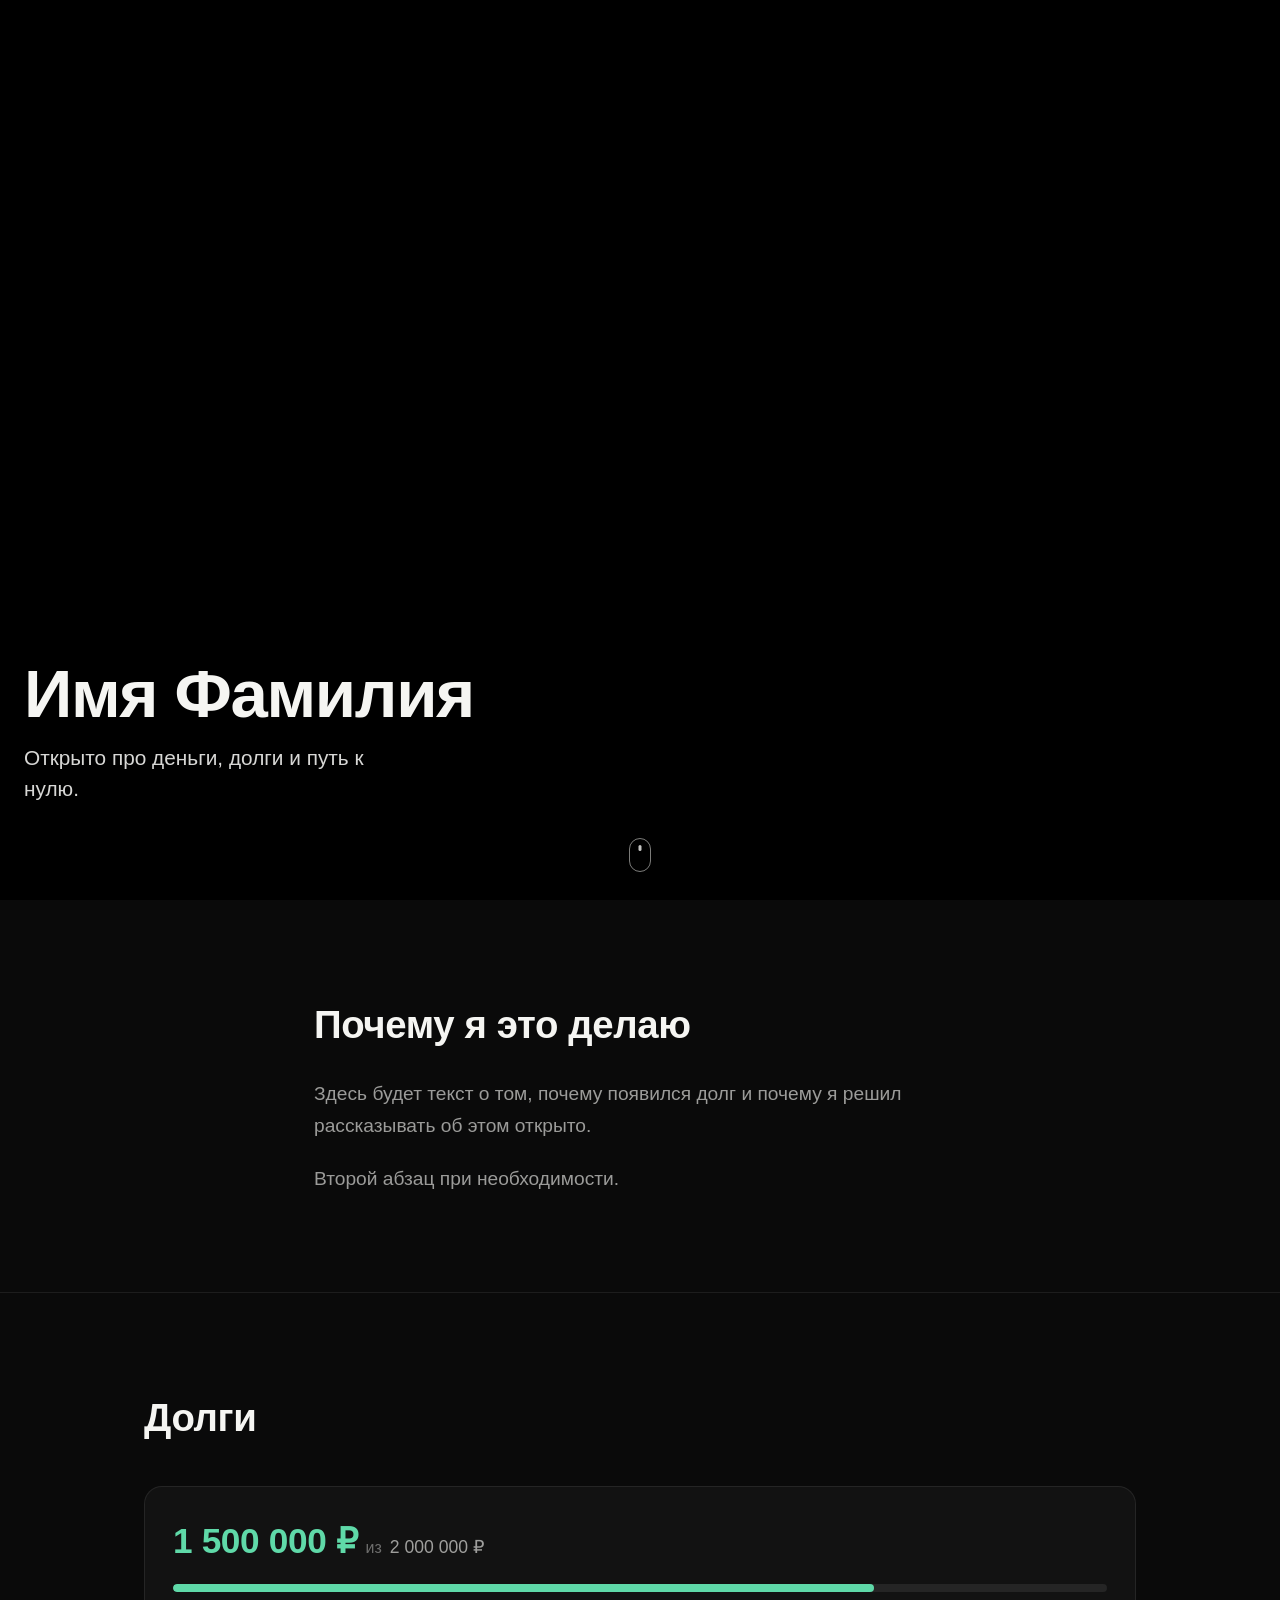
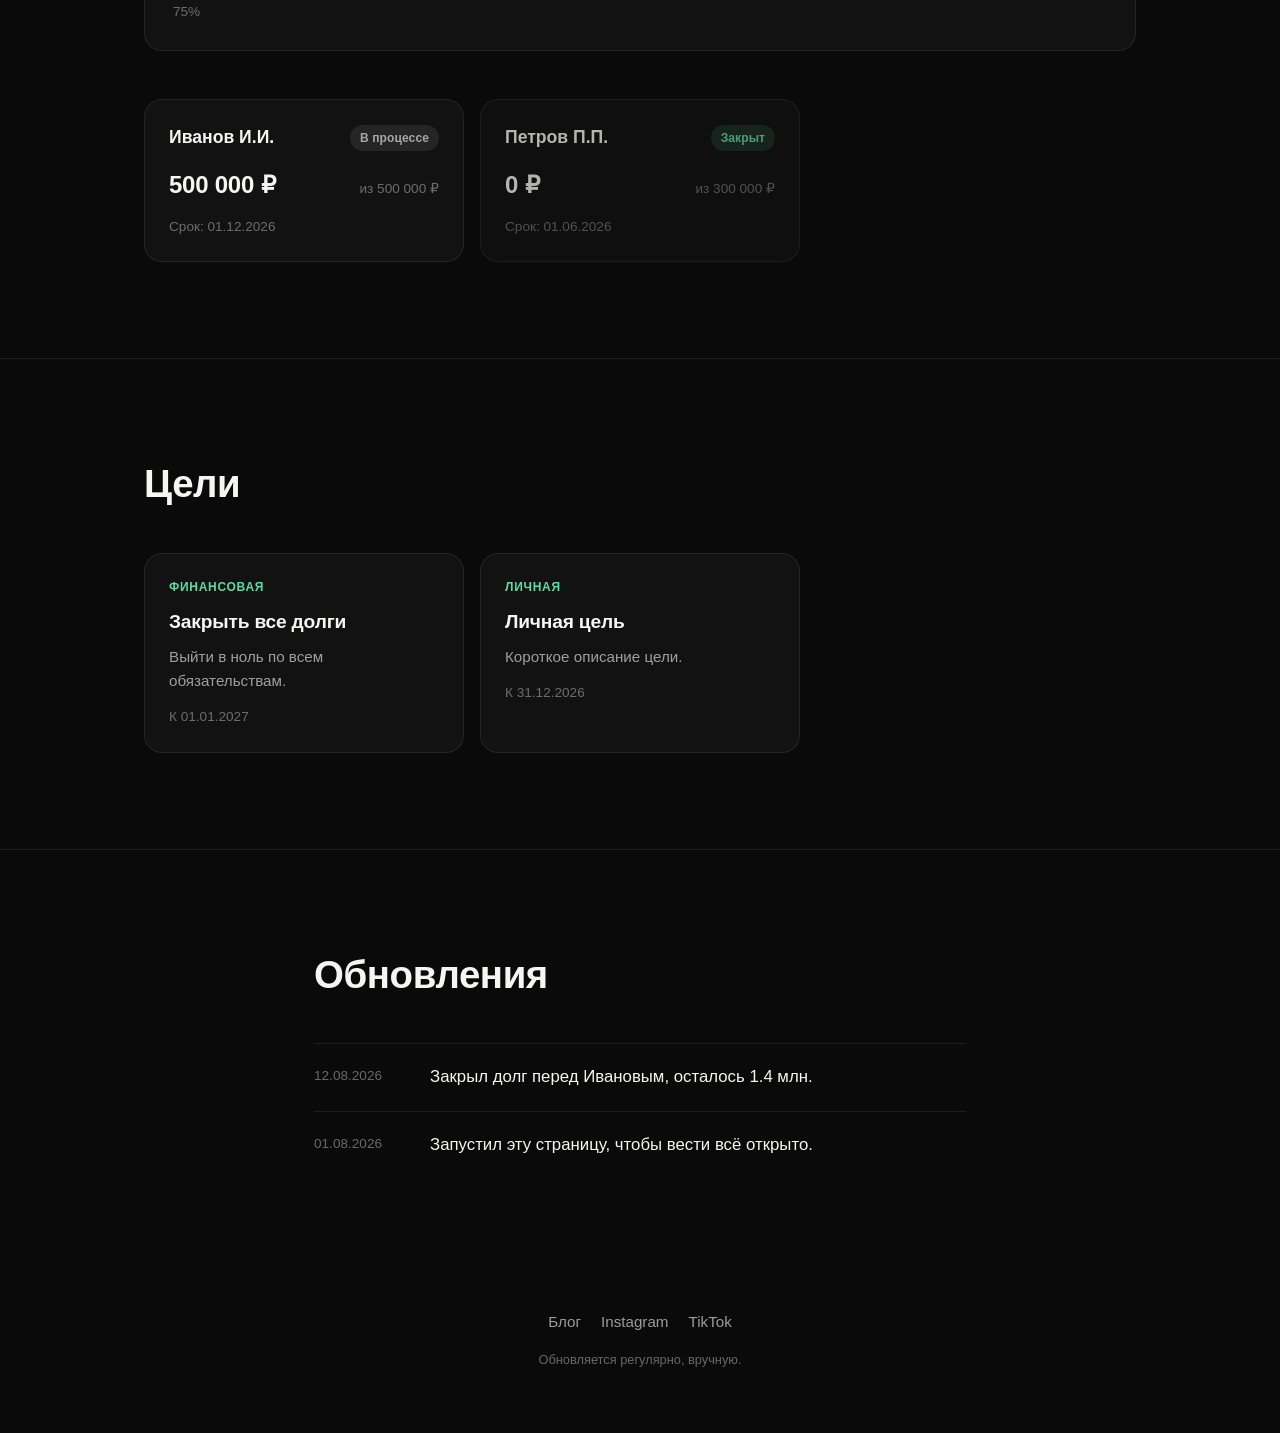
==== index.html @ a2bcf3f3 "Первая версия личной страницы Одностраничный лендинг: hero, "почему я это делаю", долги с прогресс-б" ====
<!DOCTYPE html>
<html lang="ru">
<head>
<meta charset="UTF-8">
<meta name="viewport" content="width=device-width, initial-scale=1, viewport-fit=cover">
<title>Путь к нулю</title>
<meta name="description" content="Личная страница о долге, целях и пути к нулю — открыто, без прикрас.">
<link rel="stylesheet" href="style.css">
</head>
<body>

  <!-- ===================== HERO ===================== -->
  <section class="hero" id="hero">
    <div class="hero__scrim"></div>
    <div class="hero__content">
      <h1 class="hero__name" id="hero-name"></h1>
      <p class="hero__tagline" id="hero-tagline"></p>
    </div>
    <div class="hero__scroll-hint" aria-hidden="true"></div>
  </section>

  <main>

    <!-- ===================== ПОЧЕМУ ===================== -->
    <section class="section section--why" id="why">
      <div class="container container--narrow">
        <h2 class="section__title" id="why-title"></h2>
        <div class="prose" id="why-text"></div>
      </div>
    </section>

    <!-- ===================== ДОЛГИ ===================== -->
    <section class="section section--debts" id="debts">
      <div class="container">
        <h2 class="section__title">Долги</h2>

        <div class="progress">
          <div class="progress__numbers">
            <span class="progress__paid" id="progress-paid"></span>
            <span class="progress__of">из</span>
            <span class="progress__goal" id="progress-goal"></span>
          </div>
          <div class="progress__track">
            <div class="progress__fill" id="progress-fill"></div>
          </div>
          <div class="progress__percent" id="progress-percent"></div>
        </div>

        <ul class="cards" id="debts-list"></ul>
      </div>
    </section>

    <!-- ===================== ЦЕЛИ ===================== -->
    <section class="section section--goals" id="goals">
      <div class="container">
        <h2 class="section__title">Цели</h2>
        <ul class="cards" id="goals-list"></ul>
      </div>
    </section>

    <!-- ===================== ОБНОВЛЕНИЯ ===================== -->
    <section class="section section--updates" id="updates">
      <div class="container container--narrow">
        <h2 class="section__title">Обновления</h2>
        <ul class="feed" id="updates-list"></ul>
      </div>
    </section>

  </main>

  <!-- ===================== ФУТЕР ===================== -->
  <footer class="footer">
    <div class="container container--narrow footer__inner">
      <nav class="footer__links" id="footer-links"></nav>
      <p class="footer__note">Обновляется регулярно, вручную.</p>
    </div>
  </footer>

  <script src="data.js"></script>
  <script>
    /* Рендер: этот блок только читает SITE_DATA и строит разметку.
       Все значения — из data.js, здесь ничего не хардкодится. */

    const fmtMoney = (n) => new Intl.NumberFormat("ru-RU").format(n) + " ₽";

    const fmtDate = (iso) => {
      const [y, m, d] = iso.split("-");
      return `${d}.${m}.${y}`;
    };

    // ---- Hero ----
    document.getElementById("hero-name").textContent = SITE_DATA.hero.name;
    document.getElementById("hero-tagline").textContent = SITE_DATA.hero.tagline;
    document.getElementById("hero").style.backgroundImage =
      `linear-gradient(0deg, rgba(0,0,0,0.15), rgba(0,0,0,0.15)), url('${SITE_DATA.hero.backgroundImage}')`;

    // ---- Почему ----
    document.getElementById("why-title").textContent = SITE_DATA.why.title;
    const whyText = document.getElementById("why-text");
    SITE_DATA.why.paragraphs.forEach((p) => {
      const el = document.createElement("p");
      el.textContent = p;
      whyText.appendChild(el);
    });

    // ---- Долги: прогресс ----
    const { totalGoal, items: debtItems } = SITE_DATA.debts;
    const totalRemaining = debtItems.reduce((sum, d) => sum + d.remaining, 0);
    const totalPaid = Math.max(totalGoal - totalRemaining, 0);
    const percent = Math.min(Math.round((totalPaid / totalGoal) * 100), 100);

    document.getElementById("progress-paid").textContent = fmtMoney(totalPaid);
    document.getElementById("progress-goal").textContent = fmtMoney(totalGoal);
    document.getElementById("progress-percent").textContent = `${percent}%`;
    document.getElementById("progress-fill").style.width = `${percent}%`;

    // ---- Долги: карточки ----
    const debtsList = document.getElementById("debts-list");
    const statusLabel = { in_progress: "В процессе", closed: "Закрыт" };

    debtItems.forEach((debt) => {
      const li = document.createElement("li");
      li.className = `card card--debt card--${debt.status}`;
      li.innerHTML = `
        <div class="card__row">
          <span class="card__name">${debt.name}</span>
          <span class="card__status card__status--${debt.status}">${statusLabel[debt.status]}</span>
        </div>
        <div class="card__row card__row--amount">
          <span class="card__amount">${fmtMoney(debt.remaining)}</span>
          <span class="card__amount-sub">из ${fmtMoney(debt.amount)}</span>
        </div>
        <div class="card__due">Срок: ${fmtDate(debt.dueDate)}</div>
      `;
      debtsList.appendChild(li);
    });

    // ---- Цели ----
    const goalsList = document.getElementById("goals-list");
    SITE_DATA.goals.forEach((goal) => {
      const li = document.createElement("li");
      li.className = "card card--goal";
      li.innerHTML = `
        <div class="card__row">
          <span class="card__category">${goal.category}</span>
        </div>
        <div class="card__goal-title">${goal.title}</div>
        <p class="card__goal-desc">${goal.description}</p>
        <div class="card__due">К ${fmtDate(goal.targetDate)}</div>
      `;
      goalsList.appendChild(li);
    });

    // ---- Обновления ----
    const updatesList = document.getElementById("updates-list");
    SITE_DATA.updates.forEach((update) => {
      const li = document.createElement("li");
      li.className = "feed__item";
      li.innerHTML = `
        <span class="feed__date">${update.date}</span>
        <span class="feed__text">${update.text}</span>
      `;
      updatesList.appendChild(li);
    });

    // ---- Футер ----
    const footerLinks = document.getElementById("footer-links");
    SITE_DATA.footer.links.forEach((link) => {
      const a = document.createElement("a");
      a.href = link.url;
      a.textContent = link.label;
      a.className = "footer__link";
      a.target = "_blank";
      a.rel = "noopener noreferrer";
      footerLinks.appendChild(a);
    });
  </script>
</body>
</html>
---- style.css ----
/* ==========================================================
   Базовые переменные
   ========================================================== */
:root {
  --bg: #0a0a0a;
  --bg-elevated: #141414;
  --bg-card: #121212;
  --border: rgba(255, 255, 255, 0.08);
  --border-strong: rgba(255, 255, 255, 0.14);
  --text: #f5f5f2;
  --text-secondary: rgba(245, 245, 242, 0.62);
  --text-tertiary: rgba(245, 245, 242, 0.4);
  --accent: #5fd9a8;
  --accent-dim: rgba(95, 217, 168, 0.14);
  --radius: 18px;
  --ease: cubic-bezier(0.22, 1, 0.36, 1);
}

* {
  box-sizing: border-box;
}

html {
  scroll-behavior: smooth;
}

body {
  margin: 0;
  background: var(--bg);
  color: var(--text);
  font-family: -apple-system, BlinkMacSystemFont, "SF Pro Text", "Segoe UI",
    Roboto, Helvetica, Arial, sans-serif;
  -webkit-font-smoothing: antialiased;
  line-height: 1.5;
}

.container {
  width: 100%;
  max-width: 1040px;
  margin: 0 auto;
  padding: 0 24px;
}

.container--narrow {
  max-width: 700px;
}

/* ==========================================================
   HERO
   ========================================================== */
.hero {
  position: relative;
  min-height: 100svh;
  display: flex;
  align-items: flex-end;
  background-color: #000;
  background-size: cover;
  background-position: center;
  background-repeat: no-repeat;
}

@media (min-width: 700px) {
  .hero {
    background-attachment: fixed;
  }
}

.hero__scrim {
  position: absolute;
  inset: 0;
  background: linear-gradient(
    180deg,
    rgba(0, 0, 0, 0.15) 0%,
    rgba(0, 0, 0, 0.1) 40%,
    rgba(0, 0, 0, 0.75) 100%
  );
}

.hero__content {
  position: relative;
  width: 100%;
  padding: 0 24px 96px;
  text-align: left;
}

.hero__name {
  margin: 0 0 12px;
  font-size: clamp(2.4rem, 8vw, 4.2rem);
  font-weight: 700;
  letter-spacing: -0.02em;
  line-height: 1.05;
}

.hero__tagline {
  margin: 0;
  max-width: 32ch;
  font-size: clamp(1.05rem, 3vw, 1.3rem);
  font-weight: 400;
  color: rgba(245, 245, 242, 0.88);
}

.hero__scroll-hint {
  position: absolute;
  left: 50%;
  bottom: 28px;
  width: 22px;
  height: 34px;
  border: 1.5px solid rgba(245, 245, 242, 0.5);
  border-radius: 12px;
  transform: translateX(-50%);
}

.hero__scroll-hint::before {
  content: "";
  position: absolute;
  top: 6px;
  left: 50%;
  width: 3px;
  height: 6px;
  background: rgba(245, 245, 242, 0.8);
  border-radius: 2px;
  transform: translateX(-50%);
  animation: scrollHint 1.8s var(--ease) infinite;
}

@keyframes scrollHint {
  0% {
    opacity: 1;
    transform: translate(-50%, 0);
  }
  70% {
    opacity: 0;
    transform: translate(-50%, 10px);
  }
  100% {
    opacity: 0;
    transform: translate(-50%, 10px);
  }
}

/* ==========================================================
   Секции — общее
   ========================================================== */
.section {
  padding: 96px 0;
  border-bottom: 1px solid var(--border);
}

.section--updates {
  border-bottom: none;
}

.section__title {
  margin: 0 0 40px;
  font-size: clamp(1.7rem, 4vw, 2.4rem);
  font-weight: 700;
  letter-spacing: -0.01em;
}

.section--why .section__title {
  margin-bottom: 24px;
}

/* ==========================================================
   Проза (текстовые блоки)
   ========================================================== */
.prose p {
  margin: 0 0 20px;
  font-size: clamp(1.05rem, 2.4vw, 1.2rem);
  line-height: 1.7;
  color: var(--text-secondary);
}

.prose p:last-child {
  margin-bottom: 0;
}

/* ==========================================================
   Прогресс-бар долга
   ========================================================== */
.progress {
  margin-bottom: 48px;
  padding: 28px;
  background: var(--bg-card);
  border: 1px solid var(--border);
  border-radius: var(--radius);
}

.progress__numbers {
  display: flex;
  align-items: baseline;
  gap: 8px;
  margin-bottom: 16px;
  flex-wrap: wrap;
}

.progress__paid {
  font-size: clamp(1.6rem, 5vw, 2.2rem);
  font-weight: 700;
  color: var(--accent);
  letter-spacing: -0.01em;
}

.progress__of {
  color: var(--text-tertiary);
  font-size: 1rem;
}

.progress__goal {
  font-size: 1.1rem;
  color: var(--text-secondary);
  font-weight: 500;
}

.progress__track {
  height: 8px;
  border-radius: 999px;
  background: rgba(255, 255, 255, 0.08);
  overflow: hidden;
}

.progress__fill {
  height: 100%;
  border-radius: 999px;
  background: var(--accent);
  width: 0%;
  transition: width 1s var(--ease);
}

.progress__percent {
  margin-top: 10px;
  font-size: 0.85rem;
  color: var(--text-tertiary);
  font-variant-numeric: tabular-nums;
}

/* ==========================================================
   Карточки (долги / цели)
   ========================================================== */
.cards {
  list-style: none;
  margin: 0;
  padding: 0;
  display: grid;
  grid-template-columns: repeat(auto-fill, minmax(260px, 1fr));
  gap: 16px;
}

.card {
  background: var(--bg-card);
  border: 1px solid var(--border);
  border-radius: var(--radius);
  padding: 24px;
  transition: border-color 0.3s var(--ease), transform 0.3s var(--ease);
}

.card:hover {
  border-color: var(--border-strong);
}

.card__row {
  display: flex;
  justify-content: space-between;
  align-items: center;
  gap: 12px;
}

.card__name {
  font-size: 1.1rem;
  font-weight: 600;
}

.card__status {
  font-size: 0.75rem;
  font-weight: 600;
  padding: 4px 10px;
  border-radius: 999px;
  white-space: nowrap;
  letter-spacing: 0.01em;
}

.card__status--in_progress {
  background: rgba(255, 255, 255, 0.08);
  color: var(--text-secondary);
}

.card__status--closed {
  background: var(--accent-dim);
  color: var(--accent);
}

.card--closed {
  opacity: 0.72;
}

.card__row--amount {
  margin-top: 16px;
  align-items: baseline;
  gap: 8px;
}

.card__amount {
  font-size: 1.5rem;
  font-weight: 700;
  letter-spacing: -0.01em;
}

.card__amount-sub {
  font-size: 0.85rem;
  color: var(--text-tertiary);
}

.card__due {
  margin-top: 14px;
  font-size: 0.85rem;
  color: var(--text-tertiary);
}

.card__category {
  font-size: 0.75rem;
  font-weight: 600;
  text-transform: uppercase;
  letter-spacing: 0.06em;
  color: var(--accent);
}

.card__goal-title {
  margin-top: 12px;
  font-size: 1.2rem;
  font-weight: 700;
  letter-spacing: -0.01em;
}

.card__goal-desc {
  margin: 8px 0 0;
  font-size: 0.95rem;
  color: var(--text-secondary);
  line-height: 1.6;
}

/* ==========================================================
   Лента обновлений
   ========================================================== */
.feed {
  list-style: none;
  margin: 0;
  padding: 0;
}

.feed__item {
  display: flex;
  gap: 20px;
  padding: 20px 0;
  border-top: 1px solid var(--border);
}

.feed__item:last-child {
  padding-bottom: 0;
}

.feed__date {
  flex: none;
  width: 96px;
  font-size: 0.85rem;
  color: var(--text-tertiary);
  font-variant-numeric: tabular-nums;
  padding-top: 2px;
}

.feed__text {
  font-size: 1.05rem;
  color: var(--text);
  line-height: 1.6;
}

/* ==========================================================
   Футер
   ========================================================== */
.footer {
  padding: 56px 0 64px;
}

.footer__inner {
  display: flex;
  flex-direction: column;
  align-items: center;
  gap: 16px;
  text-align: center;
}

.footer__links {
  display: flex;
  flex-wrap: wrap;
  justify-content: center;
  gap: 20px;
}

.footer__link {
  color: var(--text-secondary);
  text-decoration: none;
  font-size: 0.95rem;
  font-weight: 500;
  transition: color 0.2s var(--ease);
}

.footer__link:hover {
  color: var(--accent);
}

.footer__note {
  margin: 0;
  font-size: 0.8rem;
  color: var(--text-tertiary);
}

/* ==========================================================
   Мобильная адаптация
   ========================================================== */
@media (max-width: 480px) {
  .section {
    padding: 64px 0;
  }

  .hero__content {
    padding-bottom: 64px;
  }

  .cards {
    grid-template-columns: 1fr;
  }

  .feed__item {
    gap: 12px;
  }

  .feed__date {
    width: 76px;
    font-size: 0.78rem;
  }
}

/* Уважение к настройке "меньше анимаций" */
@media (prefers-reduced-motion: reduce) {
  html {
    scroll-behavior: auto;
  }

  .hero__scroll-hint::before {
    animation: none;
  }

  .progress__fill {
    transition: none;
  }
}
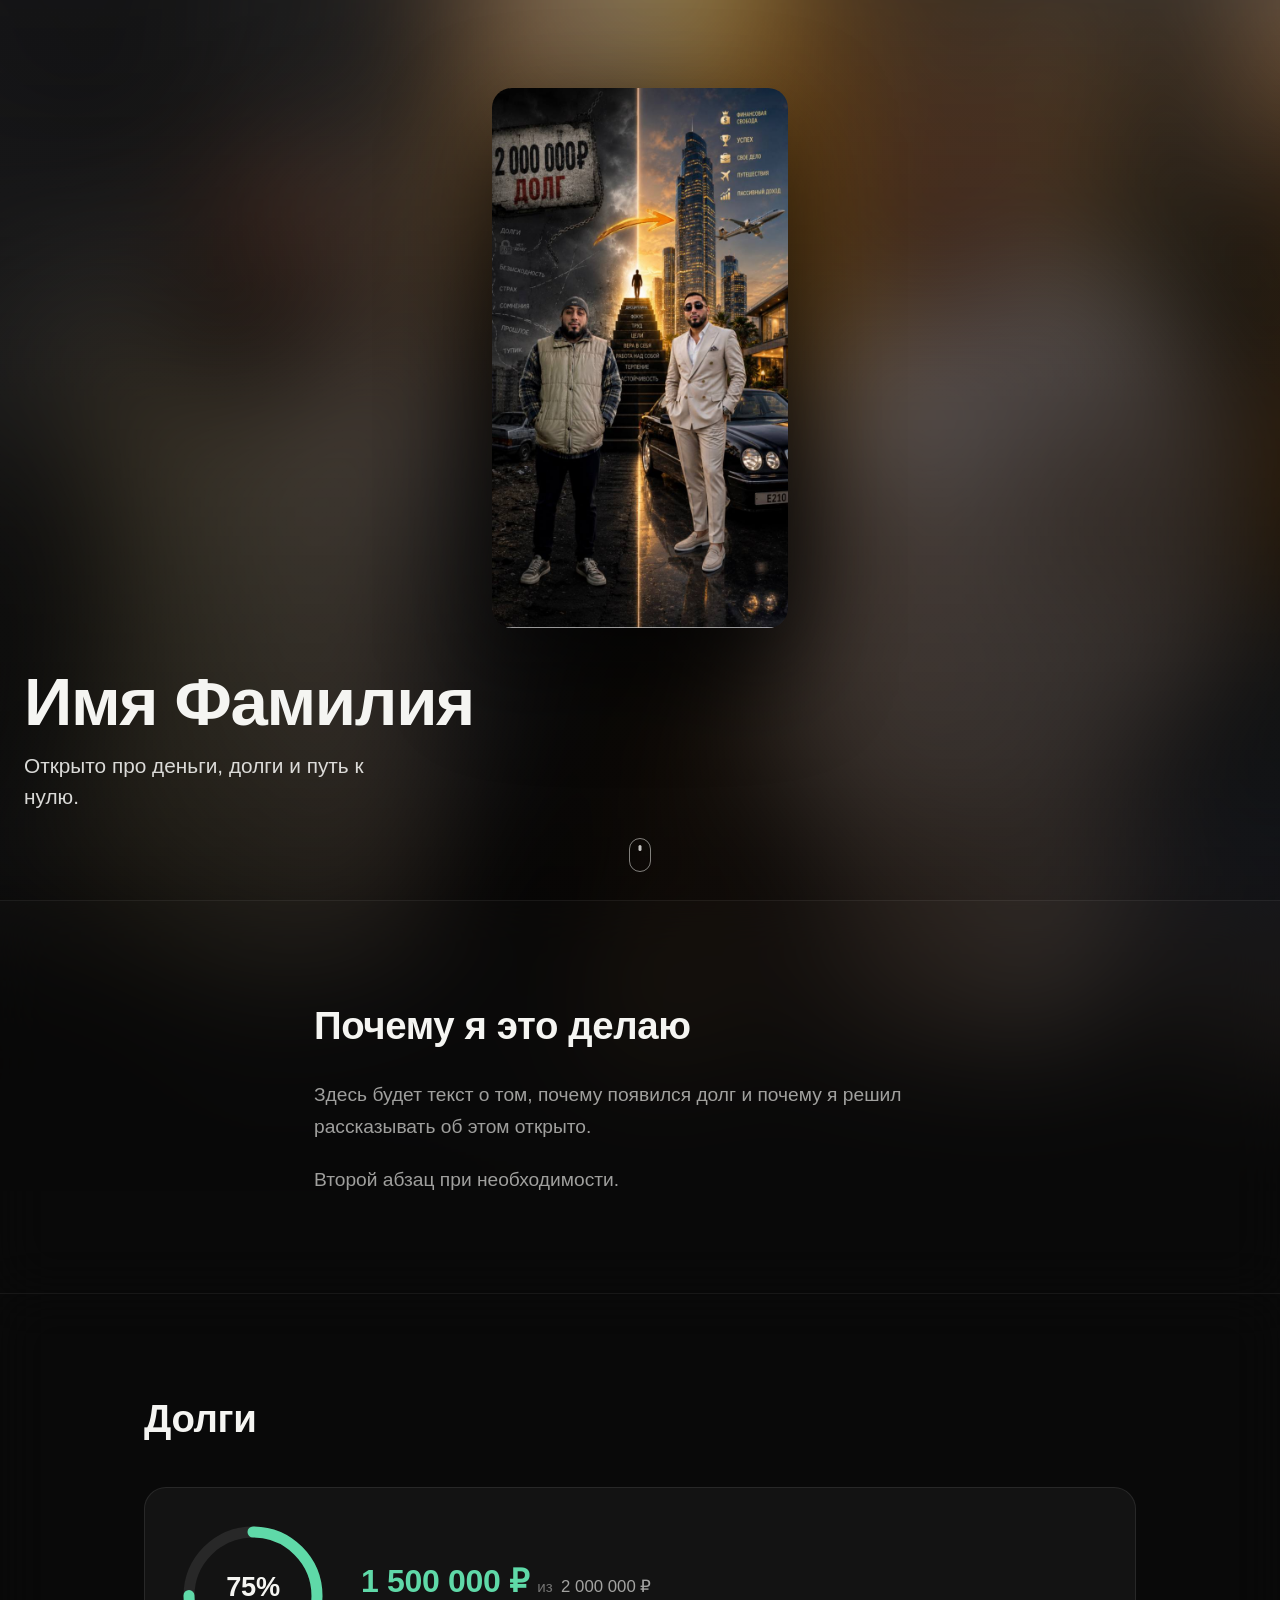
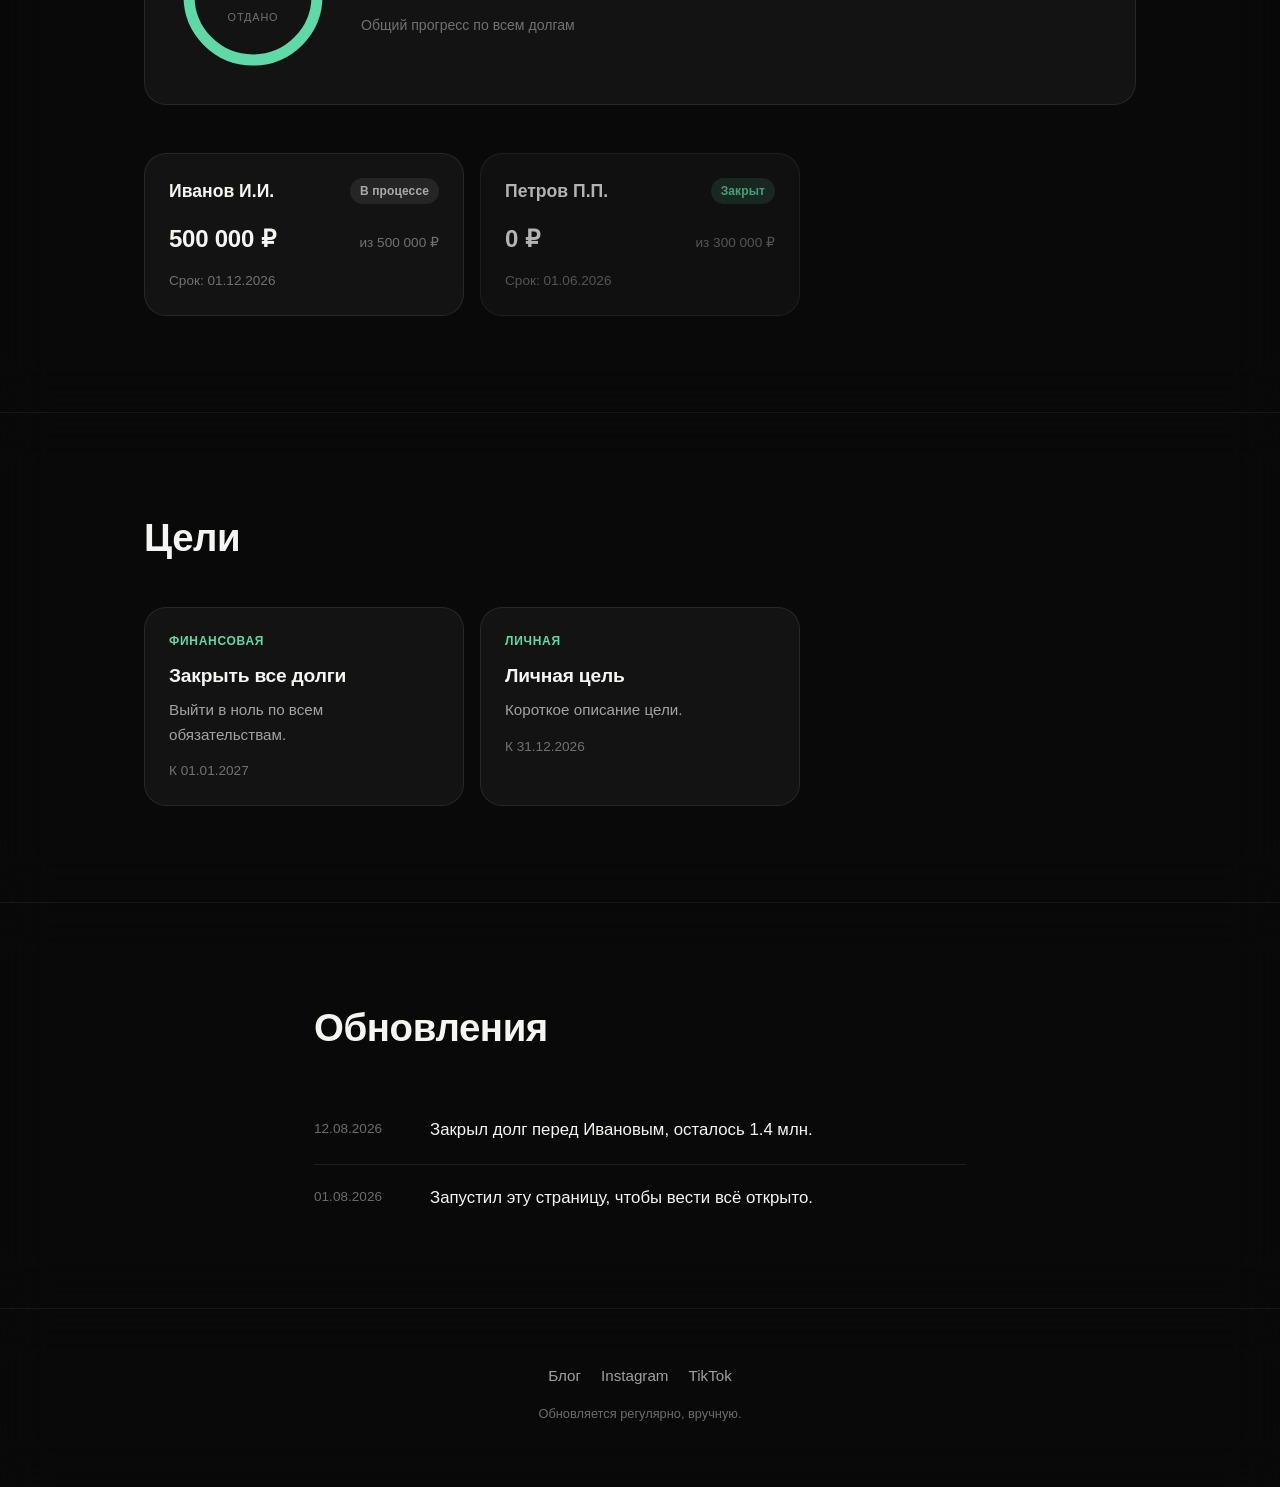
==== commit e823ff0e: "Редизайн главной и панель редактирования с любого устройства Фото теперь показывается целиком (без о" ====
--- a/index.html
+++ b/index.html
@@ -9,9 +9,15 @@
 </head>
 <body>
 
+  <!-- Фоновое фото на весь сайт: размытая версия видна под всеми секциями -->
+  <div class="bg-ambient" id="bg-ambient"></div>
+  <div class="bg-scrim"></div>
+
   <!-- ===================== HERO ===================== -->
   <section class="hero" id="hero">
-    <div class="hero__scrim"></div>
+    <div class="hero__photo-wrap">
+      <img class="hero__photo" id="hero-photo" alt="">
+    </div>
     <div class="hero__content">
       <h1 class="hero__name" id="hero-name"></h1>
       <p class="hero__tagline" id="hero-tagline"></p>
@@ -22,7 +28,7 @@
   <main>
 
     <!-- ===================== ПОЧЕМУ ===================== -->
-    <section class="section section--why" id="why">
+    <section class="section section--why reveal" id="why">
       <div class="container container--narrow">
         <h2 class="section__title" id="why-title"></h2>
         <div class="prose" id="why-text"></div>
@@ -30,20 +36,27 @@
     </section>
 
     <!-- ===================== ДОЛГИ ===================== -->
-    <section class="section section--debts" id="debts">
+    <section class="section section--debts reveal" id="debts">
       <div class="container">
         <h2 class="section__title">Долги</h2>
 
-        <div class="progress">
-          <div class="progress__numbers">
-            <span class="progress__paid" id="progress-paid"></span>
-            <span class="progress__of">из</span>
-            <span class="progress__goal" id="progress-goal"></span>
+        <div class="ring-card">
+          <div class="ring-wrap">
+            <svg class="ring" viewBox="0 0 152 152">
+              <circle class="ring__bg" cx="76" cy="76" r="64"></circle>
+              <circle class="ring__fill" id="ring-fill" cx="76" cy="76" r="64"></circle>
+            </svg>
+            <div class="ring__label">
+              <span class="ring__percent" id="ring-percent"></span>
+              <span class="ring__sub">отдано</span>
+            </div>
           </div>
-          <div class="progress__track">
-            <div class="progress__fill" id="progress-fill"></div>
+          <div class="ring-stats">
+            <span class="ring-stats__paid" id="ring-paid"></span>
+            <span class="ring-stats__of">из</span>
+            <span class="ring-stats__goal" id="ring-goal"></span>
+            <div class="ring-stats__note">Общий прогресс по всем долгам</div>
           </div>
-          <div class="progress__percent" id="progress-percent"></div>
         </div>
 
         <ul class="cards" id="debts-list"></ul>
@@ -51,7 +64,7 @@
     </section>
 
     <!-- ===================== ЦЕЛИ ===================== -->
-    <section class="section section--goals" id="goals">
+    <section class="section section--goals reveal" id="goals">
       <div class="container">
         <h2 class="section__title">Цели</h2>
         <ul class="cards" id="goals-list"></ul>
@@ -59,7 +72,7 @@
     </section>
 
     <!-- ===================== ОБНОВЛЕНИЯ ===================== -->
-    <section class="section section--updates" id="updates">
+    <section class="section section--updates reveal" id="updates">
       <div class="container container--narrow">
         <h2 class="section__title">Обновления</h2>
         <ul class="feed" id="updates-list"></ul>
@@ -91,8 +104,9 @@
     // ---- Hero ----
     document.getElementById("hero-name").textContent = SITE_DATA.hero.name;
     document.getElementById("hero-tagline").textContent = SITE_DATA.hero.tagline;
-    document.getElementById("hero").style.backgroundImage =
-      `linear-gradient(0deg, rgba(0,0,0,0.15), rgba(0,0,0,0.15)), url('${SITE_DATA.hero.backgroundImage}')`;
+    document.getElementById("hero-photo").src = SITE_DATA.hero.backgroundImage;
+    document.getElementById("bg-ambient").style.backgroundImage =
+      `url('${SITE_DATA.hero.backgroundImage}')`;
 
     // ---- Почему ----
     document.getElementById("why-title").textContent = SITE_DATA.why.title;
@@ -103,16 +117,24 @@
       whyText.appendChild(el);
     });
 
-    // ---- Долги: прогресс ----
+    // ---- Долги: круговой прогресс ----
     const { totalGoal, items: debtItems } = SITE_DATA.debts;
     const totalRemaining = debtItems.reduce((sum, d) => sum + d.remaining, 0);
     const totalPaid = Math.max(totalGoal - totalRemaining, 0);
     const percent = Math.min(Math.round((totalPaid / totalGoal) * 100), 100);
 
-    document.getElementById("progress-paid").textContent = fmtMoney(totalPaid);
-    document.getElementById("progress-goal").textContent = fmtMoney(totalGoal);
-    document.getElementById("progress-percent").textContent = `${percent}%`;
-    document.getElementById("progress-fill").style.width = `${percent}%`;
+    document.getElementById("ring-paid").textContent = fmtMoney(totalPaid);
+    document.getElementById("ring-goal").textContent = fmtMoney(totalGoal);
+    document.getElementById("ring-percent").textContent = `${percent}%`;
+
+    const ringFill = document.getElementById("ring-fill");
+    const ringRadius = 64;
+    const ringCircumference = 2 * Math.PI * ringRadius;
+    ringFill.style.strokeDasharray = `${ringCircumference}`;
+    ringFill.style.strokeDashoffset = `${ringCircumference}`;
+    requestAnimationFrame(() => {
+      ringFill.style.strokeDashoffset = `${ringCircumference * (1 - percent / 100)}`;
+    });
 
     // ---- Долги: карточки ----
     const debtsList = document.getElementById("debts-list");
@@ -174,6 +196,20 @@
       a.rel = "noopener noreferrer";
       footerLinks.appendChild(a);
     });
+
+    // ---- Плавное появление секций при прокрутке ----
+    const revealObserver = new IntersectionObserver(
+      (entries) => {
+        entries.forEach((entry) => {
+          if (entry.isIntersecting) {
+            entry.target.classList.add("is-visible");
+            revealObserver.unobserve(entry.target);
+          }
+        });
+      },
+      { threshold: 0.12 }
+    );
+    document.querySelectorAll(".reveal").forEach((el) => revealObserver.observe(el));
   </script>
 </body>
 </html>
--- a/style.css
+++ b/style.css
@@ -3,16 +3,17 @@
    ========================================================== */
 :root {
   --bg: #0a0a0a;
-  --bg-elevated: #141414;
-  --bg-card: #121212;
-  --border: rgba(255, 255, 255, 0.08);
-  --border-strong: rgba(255, 255, 255, 0.14);
+  --panel: rgba(10, 10, 10, 0.58);
+  --panel-blur: 26px;
+  --card-bg: rgba(255, 255, 255, 0.045);
+  --card-border: rgba(255, 255, 255, 0.09);
+  --card-border-strong: rgba(255, 255, 255, 0.16);
   --text: #f5f5f2;
-  --text-secondary: rgba(245, 245, 242, 0.62);
-  --text-tertiary: rgba(245, 245, 242, 0.4);
+  --text-secondary: rgba(245, 245, 242, 0.64);
+  --text-tertiary: rgba(245, 245, 242, 0.42);
   --accent: #5fd9a8;
-  --accent-dim: rgba(95, 217, 168, 0.14);
-  --radius: 18px;
+  --accent-dim: rgba(95, 217, 168, 0.16);
+  --radius: 22px;
   --ease: cubic-bezier(0.22, 1, 0.36, 1);
 }
 
@@ -46,40 +47,65 @@
 }
 
 /* ==========================================================
-   HERO
+   Фоновая фотография — на весь сайт
+   Размытая и увеличенная копия фото служит фоном под всеми
+   секциями (position: fixed, всегда видна при прокрутке).
+   ========================================================== */
+.bg-ambient {
+  position: fixed;
+  inset: 0;
+  z-index: -2;
+  background-size: cover;
+  background-position: center;
+  transform: scale(1.3);
+  filter: blur(50px) saturate(1.25) brightness(0.7);
+}
+
+.bg-scrim {
+  position: fixed;
+  inset: 0;
+  z-index: -1;
+  background: linear-gradient(
+    180deg,
+    rgba(0, 0, 0, 0.15) 0%,
+    rgba(5, 5, 5, 0.4) 45%,
+    rgba(3, 3, 3, 0.6) 100%
+  );
+}
+
+/* ==========================================================
+   HERO — полное, необрезанное фото
    ========================================================== */
 .hero {
   position: relative;
   min-height: 100svh;
   display: flex;
-  align-items: flex-end;
-  background-color: #000;
-  background-size: cover;
-  background-position: center;
-  background-repeat: no-repeat;
-}
-
-@media (min-width: 700px) {
-  .hero {
-    background-attachment: fixed;
-  }
-}
-
-.hero__scrim {
-  position: absolute;
-  inset: 0;
-  background: linear-gradient(
-    180deg,
-    rgba(0, 0, 0, 0.15) 0%,
-    rgba(0, 0, 0, 0.1) 40%,
-    rgba(0, 0, 0, 0.75) 100%
-  );
+  flex-direction: column;
+}
+
+.hero__photo-wrap {
+  flex: 1 1 auto;
+  min-height: 0;
+  display: flex;
+  align-items: center;
+  justify-content: center;
+  padding: 56px 20px 8px;
+}
+
+.hero__photo {
+  max-width: 100%;
+  max-height: 60svh;
+  width: auto;
+  height: auto;
+  object-fit: contain;
+  border-radius: 20px;
+  box-shadow: 0 40px 100px rgba(0, 0, 0, 0.6);
 }
 
 .hero__content {
   position: relative;
-  width: 100%;
-  padding: 0 24px 96px;
+  flex: none;
+  padding: 0 24px 88px;
   text-align: left;
 }
 
@@ -93,7 +119,7 @@
 
 .hero__tagline {
   margin: 0;
-  max-width: 32ch;
+  max-width: 34ch;
   font-size: clamp(1.05rem, 3vw, 1.3rem);
   font-weight: 400;
   color: rgba(245, 245, 242, 0.88);
@@ -139,15 +165,15 @@
 }
 
 /* ==========================================================
-   Секции — общее
+   Секции — стеклянные панели поверх фонового фото
    ========================================================== */
 .section {
+  position: relative;
   padding: 96px 0;
-  border-bottom: 1px solid var(--border);
-}
-
-.section--updates {
-  border-bottom: none;
+  background: var(--panel);
+  backdrop-filter: blur(var(--panel-blur));
+  -webkit-backdrop-filter: blur(var(--panel-blur));
+  border-top: 1px solid rgba(255, 255, 255, 0.06);
 }
 
 .section__title {
@@ -176,66 +202,103 @@
 }
 
 /* ==========================================================
-   Прогресс-бар долга
-   ========================================================== */
-.progress {
+   Круговой индикатор прогресса по долгу
+   ========================================================== */
+.ring-card {
+  display: flex;
+  align-items: center;
+  gap: 32px;
+  flex-wrap: wrap;
+  padding: 32px;
   margin-bottom: 48px;
-  padding: 28px;
-  background: var(--bg-card);
-  border: 1px solid var(--border);
+  background: var(--card-bg);
+  border: 1px solid var(--card-border);
   border-radius: var(--radius);
 }
 
-.progress__numbers {
-  display: flex;
-  align-items: baseline;
-  gap: 8px;
-  margin-bottom: 16px;
-  flex-wrap: wrap;
-}
-
-.progress__paid {
-  font-size: clamp(1.6rem, 5vw, 2.2rem);
+.ring-wrap {
+  position: relative;
+  width: 152px;
+  height: 152px;
+  flex: none;
+}
+
+.ring {
+  width: 100%;
+  height: 100%;
+  transform: rotate(-90deg);
+}
+
+.ring__bg {
+  fill: none;
+  stroke: rgba(255, 255, 255, 0.09);
+  stroke-width: 11;
+}
+
+.ring__fill {
+  fill: none;
+  stroke: var(--accent);
+  stroke-width: 11;
+  stroke-linecap: round;
+  transition: stroke-dashoffset 1.2s var(--ease);
+}
+
+.ring__label {
+  position: absolute;
+  inset: 0;
+  display: flex;
+  flex-direction: column;
+  align-items: center;
+  justify-content: center;
+  gap: 2px;
+}
+
+.ring__percent {
+  font-size: 1.7rem;
+  font-weight: 700;
+  letter-spacing: -0.01em;
+  font-variant-numeric: tabular-nums;
+}
+
+.ring__sub {
+  font-size: 0.68rem;
+  color: var(--text-tertiary);
+  text-transform: uppercase;
+  letter-spacing: 0.08em;
+}
+
+.ring-stats {
+  flex: 1 1 200px;
+  min-width: 200px;
+}
+
+.ring-stats__paid {
+  font-size: clamp(1.5rem, 4vw, 2rem);
   font-weight: 700;
   color: var(--accent);
   letter-spacing: -0.01em;
 }
 
-.progress__of {
-  color: var(--text-tertiary);
-  font-size: 1rem;
-}
-
-.progress__goal {
-  font-size: 1.1rem;
+.ring-stats__of {
+  color: var(--text-tertiary);
+  font-size: 0.95rem;
+  margin: 0 4px;
+}
+
+.ring-stats__goal {
+  font-size: 1.05rem;
   color: var(--text-secondary);
   font-weight: 500;
 }
 
-.progress__track {
-  height: 8px;
-  border-radius: 999px;
-  background: rgba(255, 255, 255, 0.08);
-  overflow: hidden;
-}
-
-.progress__fill {
-  height: 100%;
-  border-radius: 999px;
-  background: var(--accent);
-  width: 0%;
-  transition: width 1s var(--ease);
-}
-
-.progress__percent {
+.ring-stats__note {
   margin-top: 10px;
-  font-size: 0.85rem;
-  color: var(--text-tertiary);
-  font-variant-numeric: tabular-nums;
-}
-
-/* ==========================================================
-   Карточки (долги / цели)
+  font-size: 0.88rem;
+  color: var(--text-tertiary);
+}
+
+/* ==========================================================
+   Карточки (долги / цели) — стеклянный эффект
    ========================================================== */
 .cards {
   list-style: none;
@@ -247,15 +310,16 @@
 }
 
 .card {
-  background: var(--bg-card);
-  border: 1px solid var(--border);
+  background: var(--card-bg);
+  border: 1px solid var(--card-border);
   border-radius: var(--radius);
   padding: 24px;
   transition: border-color 0.3s var(--ease), transform 0.3s var(--ease);
 }
 
 .card:hover {
-  border-color: var(--border-strong);
+  border-color: var(--card-border-strong);
+  transform: translateY(-2px);
 }
 
 .card__row {
@@ -351,7 +415,11 @@
   display: flex;
   gap: 20px;
   padding: 20px 0;
-  border-top: 1px solid var(--border);
+  border-top: 1px solid var(--card-border);
+}
+
+.feed__item:first-child {
+  border-top: none;
 }
 
 .feed__item:last-child {
@@ -377,7 +445,12 @@
    Футер
    ========================================================== */
 .footer {
+  position: relative;
   padding: 56px 0 64px;
+  background: var(--panel);
+  backdrop-filter: blur(var(--panel-blur));
+  -webkit-backdrop-filter: blur(var(--panel-blur));
+  border-top: 1px solid rgba(255, 255, 255, 0.06);
 }
 
 .footer__inner {
@@ -414,6 +487,20 @@
 }
 
 /* ==========================================================
+   Плавное появление секций при прокрутке
+   ========================================================== */
+.reveal {
+  opacity: 0;
+  transform: translateY(22px);
+  transition: opacity 0.8s var(--ease), transform 0.8s var(--ease);
+}
+
+.reveal.is-visible {
+  opacity: 1;
+  transform: none;
+}
+
+/* ==========================================================
    Мобильная адаптация
    ========================================================== */
 @media (max-width: 480px) {
@@ -421,8 +508,25 @@
     padding: 64px 0;
   }
 
+  .hero__photo-wrap {
+    padding: 40px 16px 4px;
+  }
+
+  .hero__photo {
+    max-height: 52svh;
+  }
+
   .hero__content {
     padding-bottom: 64px;
+  }
+
+  .ring-card {
+    flex-direction: column;
+    text-align: center;
+  }
+
+  .ring-stats {
+    text-align: center;
   }
 
   .cards {
@@ -449,7 +553,13 @@
     animation: none;
   }
 
-  .progress__fill {
+  .ring__fill {
     transition: none;
   }
-}
+
+  .reveal {
+    opacity: 1;
+    transform: none;
+    transition: none;
+  }
+}
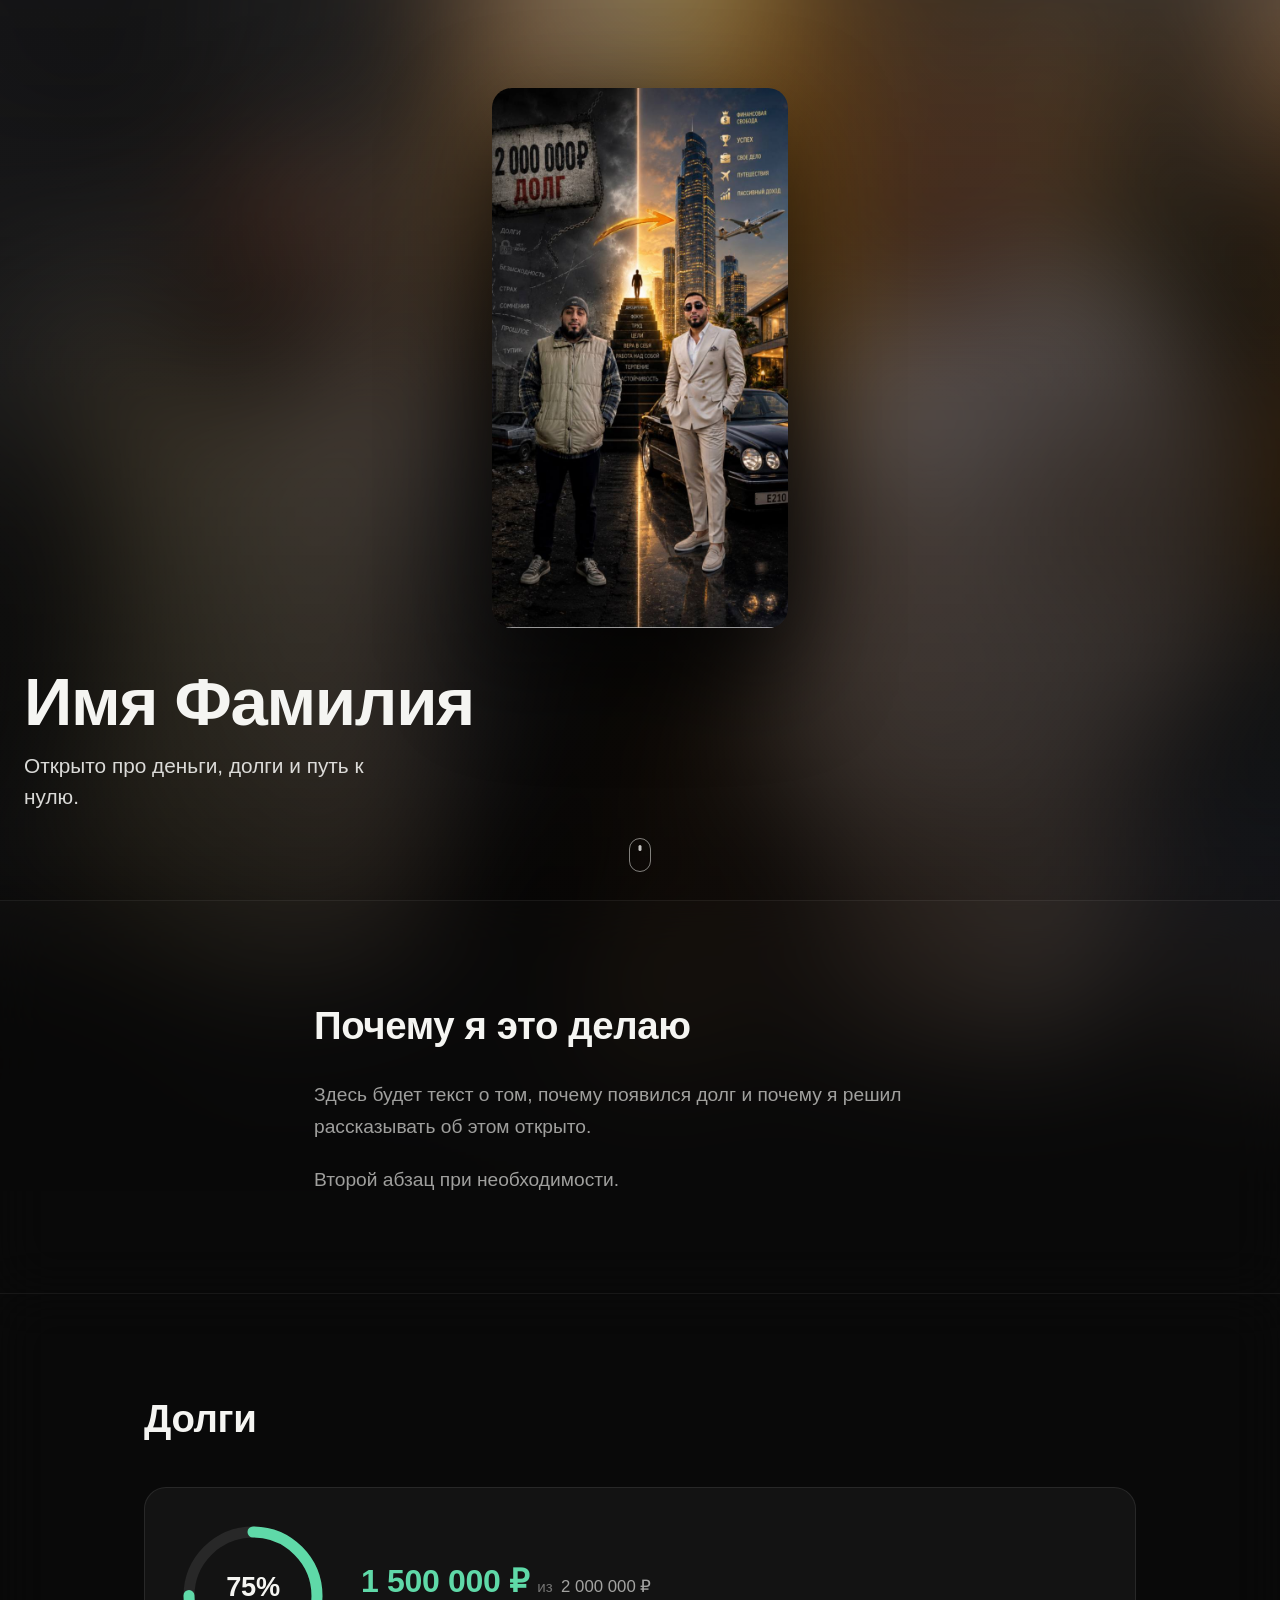
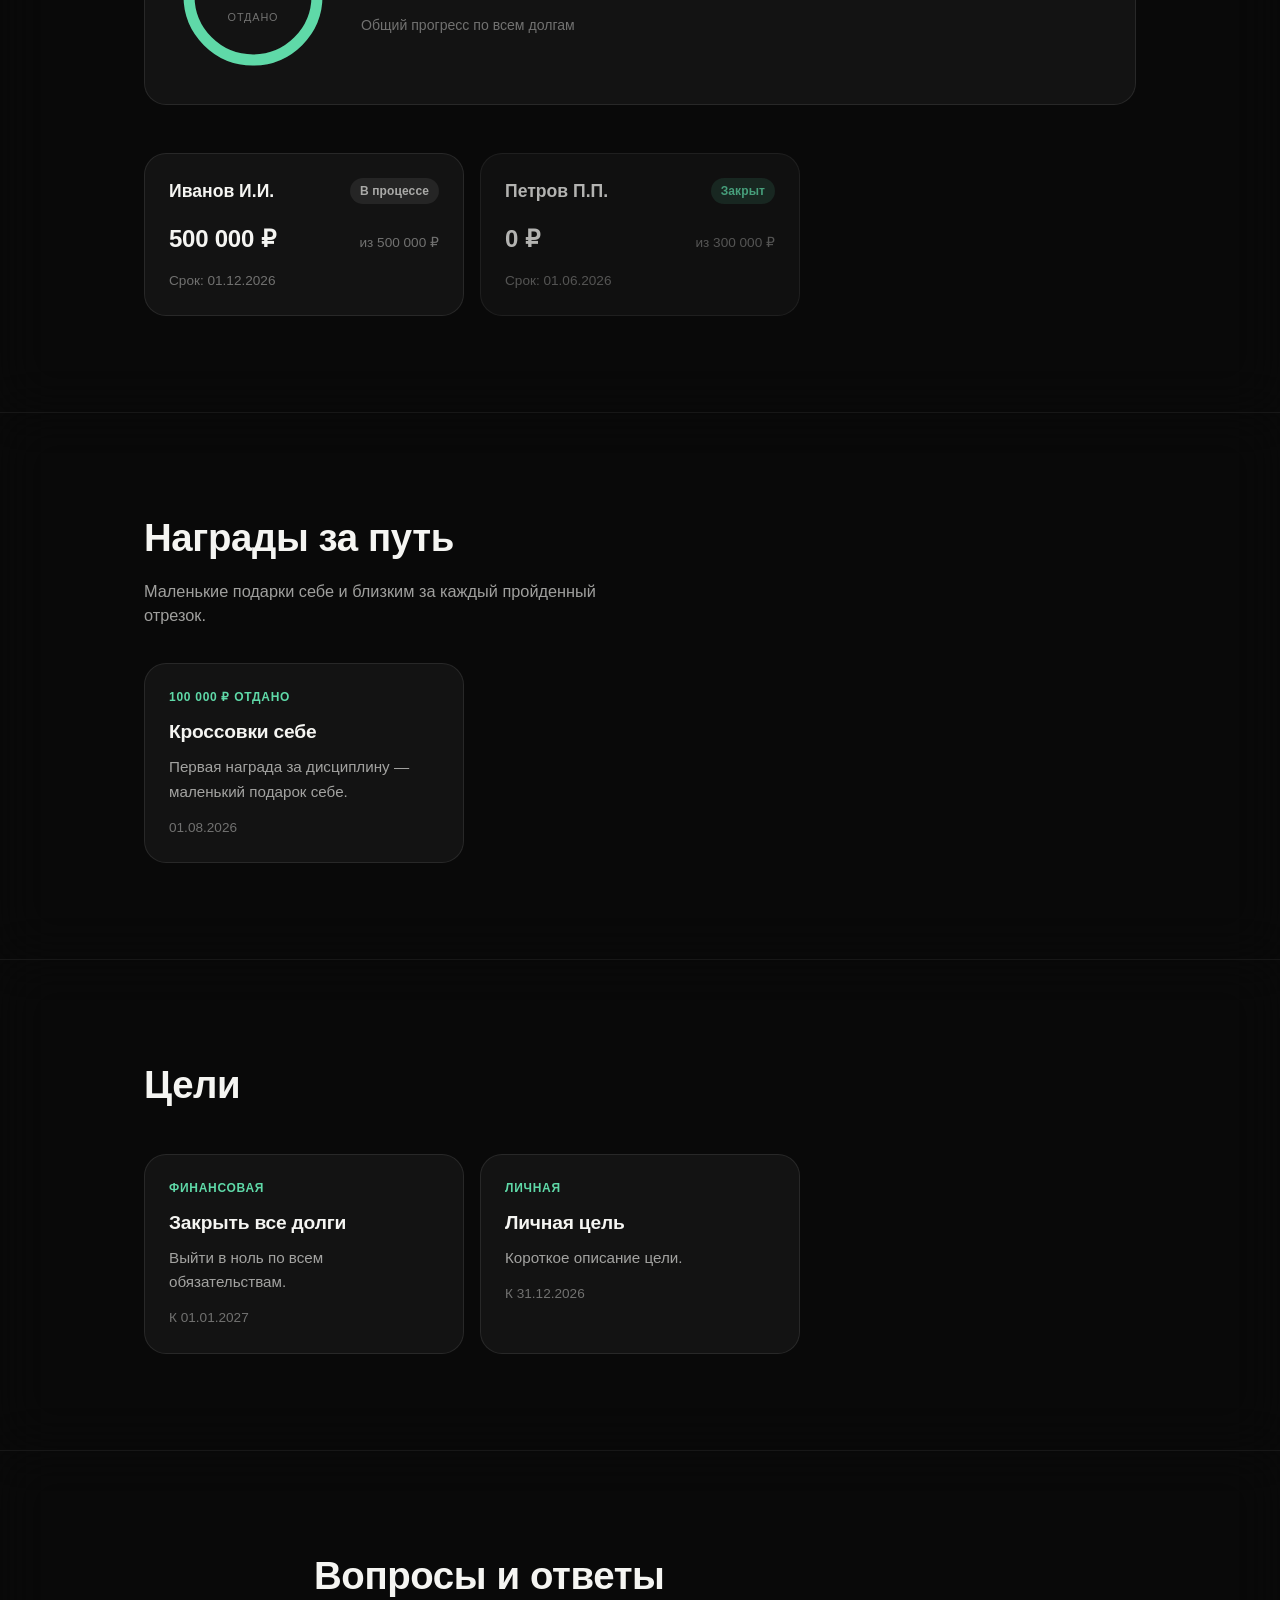
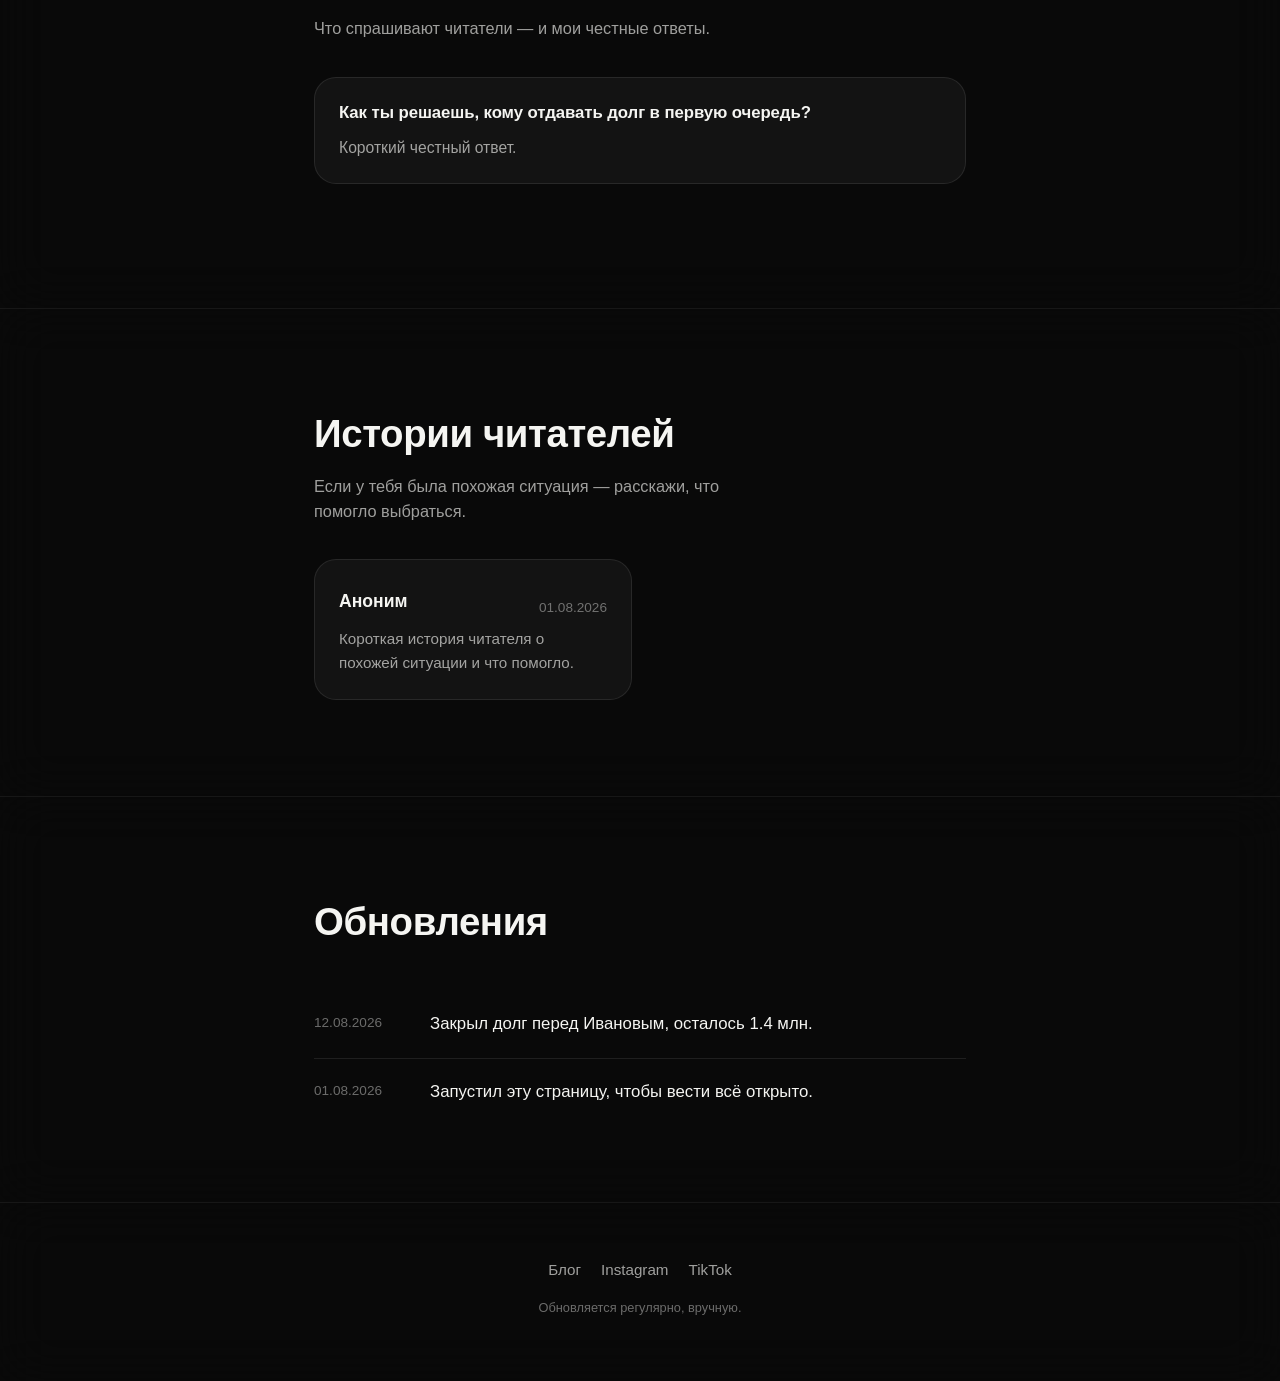
==== commit cbd42341: "Добавить награды, вопрос-ответ и истории читателей Новые разделы для более живого и вовлекающего сай" ====
--- a/index.html
+++ b/index.html
@@ -12,6 +12,18 @@
   <!-- Фоновое фото на весь сайт: размытая версия видна под всеми секциями -->
   <div class="bg-ambient" id="bg-ambient"></div>
   <div class="bg-scrim"></div>
+
+  <!-- ===================== НАВИГАЦИЯ ===================== -->
+  <nav class="sitenav" id="sitenav">
+    <div class="sitenav__inner">
+      <a href="#debts">Долги</a>
+      <a href="#rewards">Награды</a>
+      <a href="#goals">Цели</a>
+      <a href="#qa">Вопросы</a>
+      <a href="#stories">Истории</a>
+      <a href="#updates">Обновления</a>
+    </div>
+  </nav>
 
   <!-- ===================== HERO ===================== -->
   <section class="hero" id="hero">
@@ -63,11 +75,40 @@
       </div>
     </section>
 
+    <!-- ===================== НАГРАДЫ ===================== -->
+    <section class="section section--rewards reveal" id="rewards">
+      <div class="container">
+        <h2 class="section__title">Награды за путь</h2>
+        <p class="section__lead">Маленькие подарки себе и близким за каждый пройденный отрезок.</p>
+        <ul class="cards" id="rewards-list"></ul>
+      </div>
+    </section>
+
     <!-- ===================== ЦЕЛИ ===================== -->
     <section class="section section--goals reveal" id="goals">
       <div class="container">
         <h2 class="section__title">Цели</h2>
         <ul class="cards" id="goals-list"></ul>
+      </div>
+    </section>
+
+    <!-- ===================== ВОПРОСЫ И ОТВЕТЫ ===================== -->
+    <section class="section section--qa reveal" id="qa">
+      <div class="container container--narrow">
+        <h2 class="section__title">Вопросы и ответы</h2>
+        <p class="section__lead">Что спрашивают читатели — и мои честные ответы.</p>
+        <ul class="qa-list" id="qa-list"></ul>
+        <a class="btn-cta" id="qa-cta" target="_blank" rel="noopener">Задать свой вопрос →</a>
+      </div>
+    </section>
+
+    <!-- ===================== ИСТОРИИ ЧИТАТЕЛЕЙ ===================== -->
+    <section class="section section--stories reveal" id="stories">
+      <div class="container container--narrow">
+        <h2 class="section__title">Истории читателей</h2>
+        <p class="section__lead">Если у тебя была похожая ситуация — расскажи, что помогло выбраться.</p>
+        <ul class="cards" id="stories-list"></ul>
+        <a class="btn-cta" id="stories-cta" target="_blank" rel="noopener">Поделиться своей историей →</a>
       </div>
     </section>
 
@@ -157,6 +198,23 @@
       debtsList.appendChild(li);
     });
 
+    // ---- Награды ----
+    const rewardsList = document.getElementById("rewards-list");
+    SITE_DATA.rewards.forEach((reward) => {
+      const li = document.createElement("li");
+      li.className = "card card--reward";
+      li.innerHTML = `
+        ${reward.photo ? `<img class="card__reward-photo" src="${reward.photo}" alt="">` : ""}
+        <div class="card__row">
+          <span class="card__category">${fmtMoney(reward.amount)} отдано</span>
+        </div>
+        <div class="card__goal-title">${reward.title}</div>
+        <p class="card__goal-desc">${reward.description}</p>
+        <div class="card__due">${fmtDate(reward.date)}</div>
+      `;
+      rewardsList.appendChild(li);
+    });
+
     // ---- Цели ----
     const goalsList = document.getElementById("goals-list");
     SITE_DATA.goals.forEach((goal) => {
@@ -171,6 +229,43 @@
         <div class="card__due">К ${fmtDate(goal.targetDate)}</div>
       `;
       goalsList.appendChild(li);
+    });
+
+    // ---- Вопросы и ответы ----
+    const qaList = document.getElementById("qa-list");
+    SITE_DATA.community.qa.forEach((item) => {
+      const li = document.createElement("li");
+      li.className = "qa-item";
+      li.innerHTML = `
+        <div class="qa-item__q">${item.question}</div>
+        <div class="qa-item__a">${item.answer}</div>
+      `;
+      qaList.appendChild(li);
+    });
+
+    // ---- Истории читателей ----
+    const storiesList = document.getElementById("stories-list");
+    SITE_DATA.community.stories.forEach((story) => {
+      const li = document.createElement("li");
+      li.className = "card card--story";
+      li.innerHTML = `
+        <div class="card__row">
+          <span class="card__name">${story.name}</span>
+          <span class="card__due">${story.date}</span>
+        </div>
+        <p class="card__goal-desc">${story.text}</p>
+      `;
+      storiesList.appendChild(li);
+    });
+
+    // ---- Кнопки-ссылки на форму сообщества ----
+    const formUrl = SITE_DATA.community.formUrl;
+    [document.getElementById("qa-cta"), document.getElementById("stories-cta")].forEach((btn) => {
+      if (formUrl) {
+        btn.href = formUrl;
+      } else {
+        btn.style.display = "none";
+      }
     });
 
     // ---- Обновления ----
@@ -210,6 +305,19 @@
       { threshold: 0.12 }
     );
     document.querySelectorAll(".reveal").forEach((el) => revealObserver.observe(el));
+
+    // ---- Навигация появляется после hero ----
+    const sitenav = document.getElementById("sitenav");
+    const heroEl = document.getElementById("hero");
+    const navObserver = new IntersectionObserver(
+      (entries) => {
+        entries.forEach((entry) => {
+          sitenav.classList.toggle("sitenav--visible", !entry.isIntersecting);
+        });
+      },
+      { threshold: 0.05 }
+    );
+    navObserver.observe(heroEl);
   </script>
 </body>
 </html>
--- a/style.css
+++ b/style.css
@@ -74,6 +74,65 @@
 }
 
 /* ==========================================================
+   Навигация — появляется после прокрутки мимо hero
+   ========================================================== */
+.sitenav {
+  position: fixed;
+  top: 0;
+  left: 0;
+  right: 0;
+  z-index: 20;
+  display: flex;
+  justify-content: center;
+  padding: 14px 16px;
+  opacity: 0;
+  transform: translateY(-14px);
+  pointer-events: none;
+  transition: opacity 0.4s var(--ease), transform 0.4s var(--ease);
+}
+
+.sitenav--visible {
+  opacity: 1;
+  transform: none;
+  pointer-events: auto;
+}
+
+.sitenav__inner {
+  display: flex;
+  gap: 2px;
+  max-width: 100%;
+  overflow-x: auto;
+  padding: 6px;
+  background: rgba(10, 10, 10, 0.72);
+  backdrop-filter: blur(20px);
+  -webkit-backdrop-filter: blur(20px);
+  border: 1px solid var(--card-border);
+  border-radius: 999px;
+  scrollbar-width: none;
+}
+
+.sitenav__inner::-webkit-scrollbar {
+  display: none;
+}
+
+.sitenav__inner a {
+  flex: none;
+  padding: 8px 16px;
+  border-radius: 999px;
+  color: var(--text-secondary);
+  text-decoration: none;
+  font-size: 0.85rem;
+  font-weight: 600;
+  white-space: nowrap;
+  transition: color 0.2s var(--ease), background 0.2s var(--ease);
+}
+
+.sitenav__inner a:hover {
+  color: var(--text);
+  background: rgba(255, 255, 255, 0.07);
+}
+
+/* ==========================================================
    HERO — полное, необрезанное фото
    ========================================================== */
 .hero {
@@ -174,6 +233,7 @@
   backdrop-filter: blur(var(--panel-blur));
   -webkit-backdrop-filter: blur(var(--panel-blur));
   border-top: 1px solid rgba(255, 255, 255, 0.06);
+  scroll-margin-top: 84px;
 }
 
 .section__title {
@@ -185,6 +245,13 @@
 
 .section--why .section__title {
   margin-bottom: 24px;
+}
+
+.section__lead {
+  margin: -28px 0 36px;
+  color: var(--text-secondary);
+  font-size: 1.02rem;
+  max-width: 50ch;
 }
 
 /* ==========================================================
@@ -402,6 +469,72 @@
   line-height: 1.6;
 }
 
+.card__reward-photo {
+  display: block;
+  width: 100%;
+  aspect-ratio: 4 / 3;
+  object-fit: cover;
+  border-radius: 14px;
+  margin-bottom: 16px;
+}
+
+/* ==========================================================
+   Вопросы и ответы
+   ========================================================== */
+.qa-list {
+  list-style: none;
+  margin: 0 0 28px;
+  padding: 0;
+  display: flex;
+  flex-direction: column;
+  gap: 14px;
+}
+
+.qa-item {
+  background: var(--card-bg);
+  border: 1px solid var(--card-border);
+  border-radius: var(--radius);
+  padding: 22px 24px;
+}
+
+.qa-item__q {
+  font-weight: 700;
+  font-size: 1.05rem;
+  letter-spacing: -0.005em;
+  margin-bottom: 10px;
+}
+
+.qa-item__a {
+  color: var(--text-secondary);
+  font-size: 0.98rem;
+  line-height: 1.65;
+}
+
+/* ==========================================================
+   Кнопка-приглашение (форма сообщества)
+   ========================================================== */
+.btn-cta {
+  display: inline-flex;
+  align-items: center;
+  gap: 6px;
+  padding: 13px 24px;
+  border-radius: 999px;
+  background: var(--accent-dim);
+  color: var(--accent);
+  text-decoration: none;
+  font-weight: 600;
+  font-size: 0.95rem;
+  transition: background 0.2s var(--ease), transform 0.15s var(--ease);
+}
+
+.btn-cta:hover {
+  background: rgba(95, 217, 168, 0.26);
+}
+
+.btn-cta:active {
+  transform: scale(0.97);
+}
+
 /* ==========================================================
    Лента обновлений
    ========================================================== */
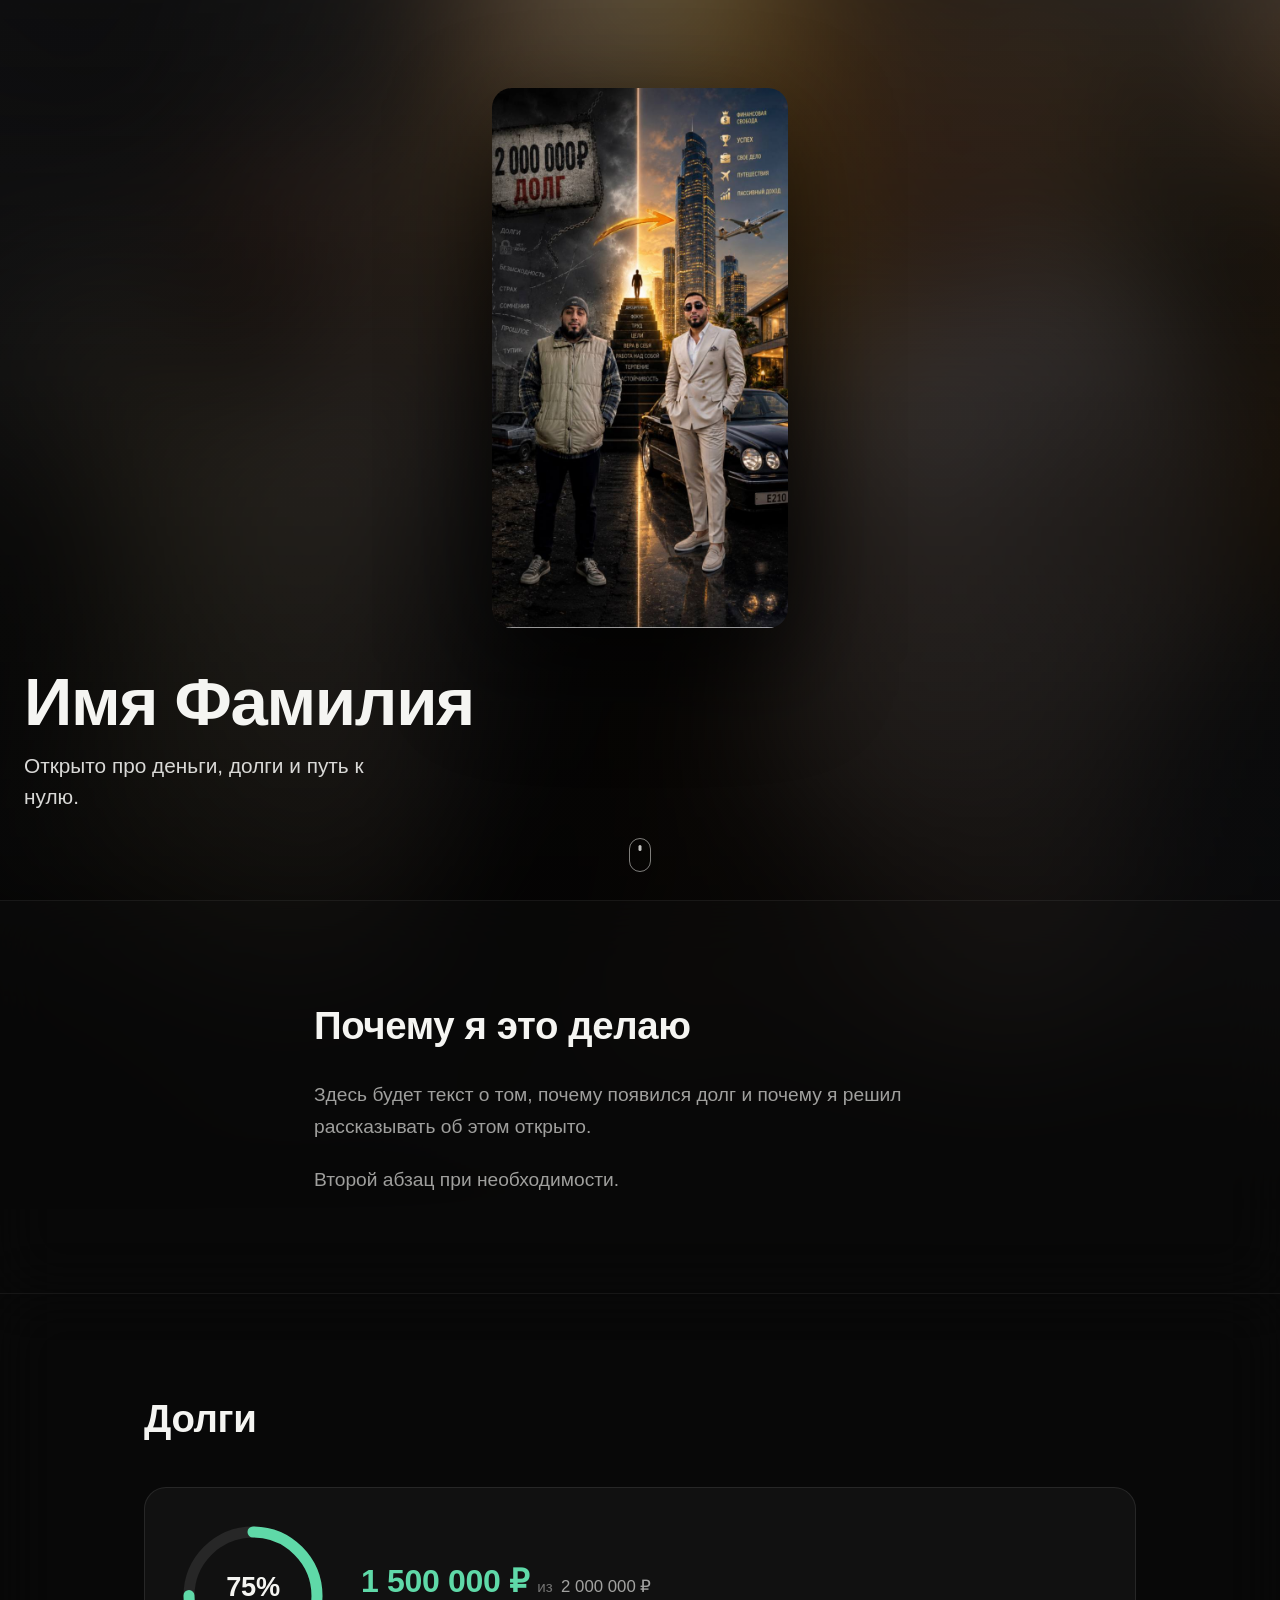
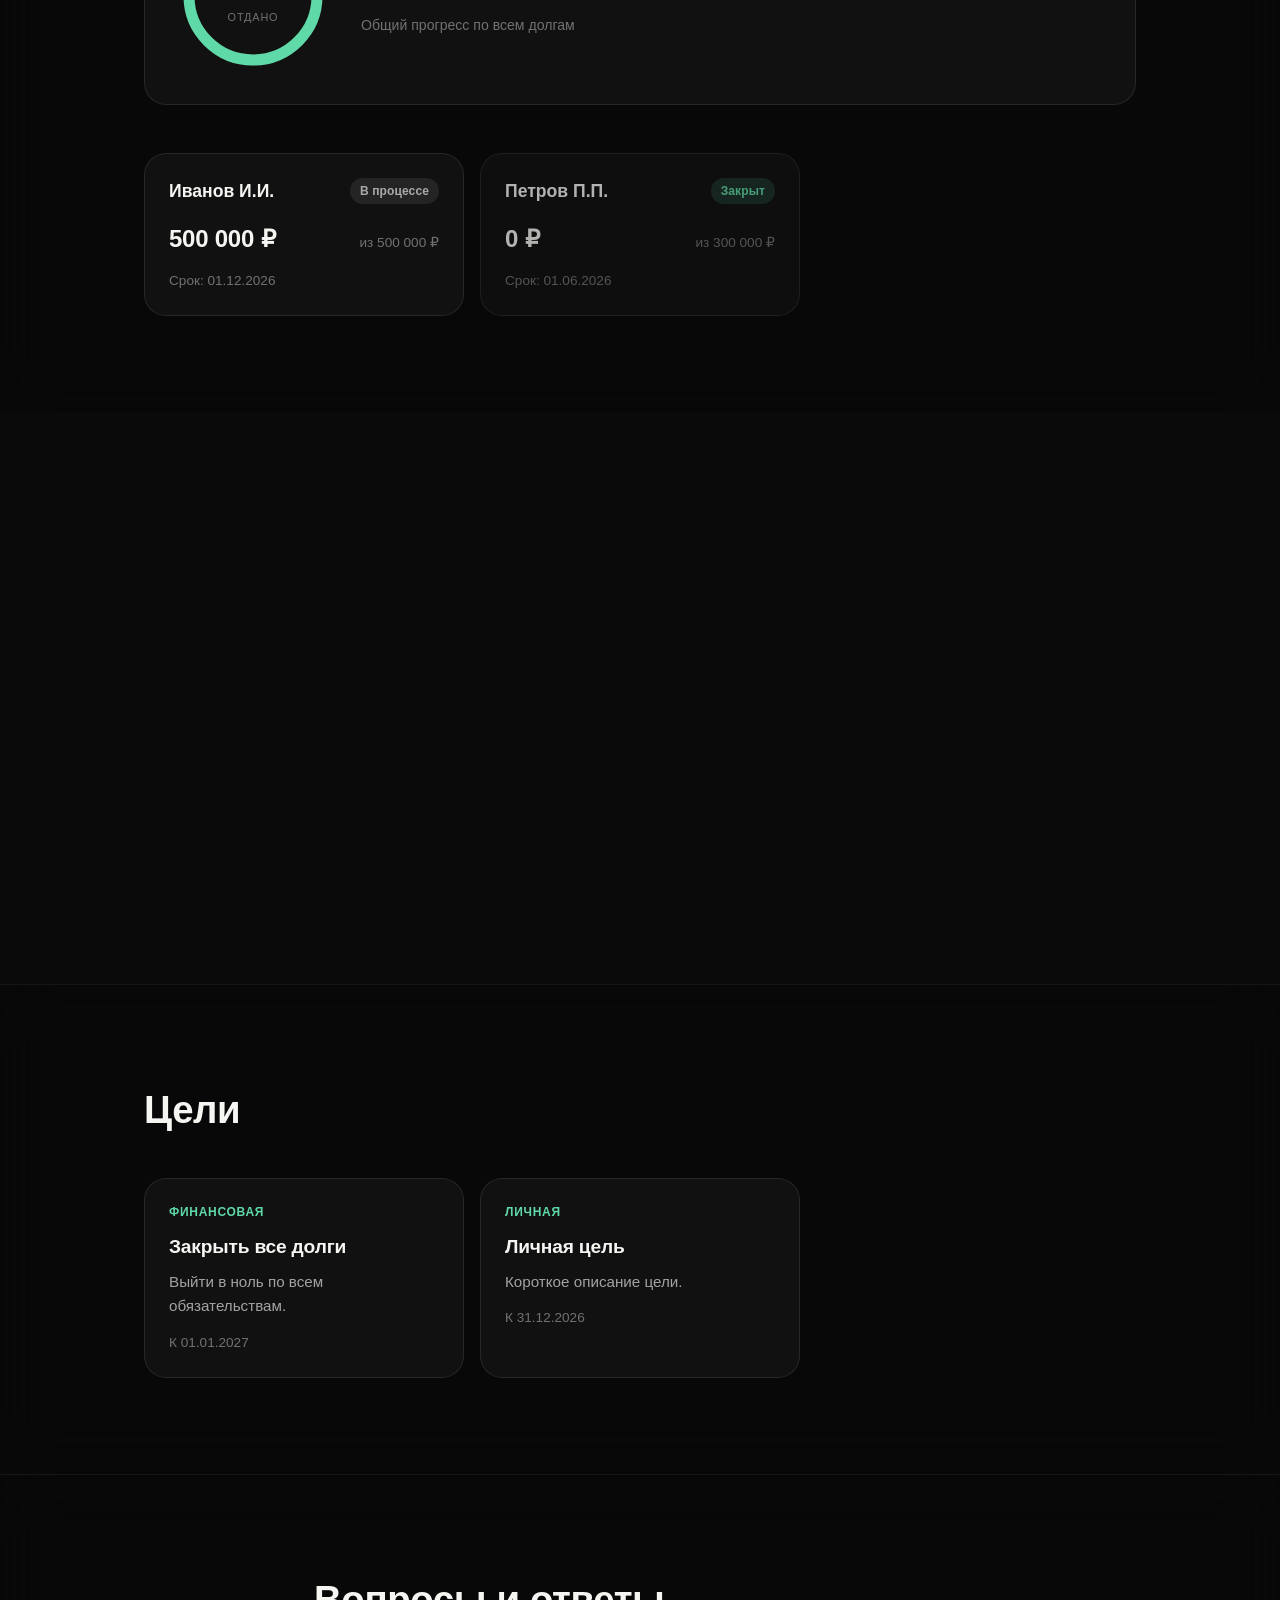
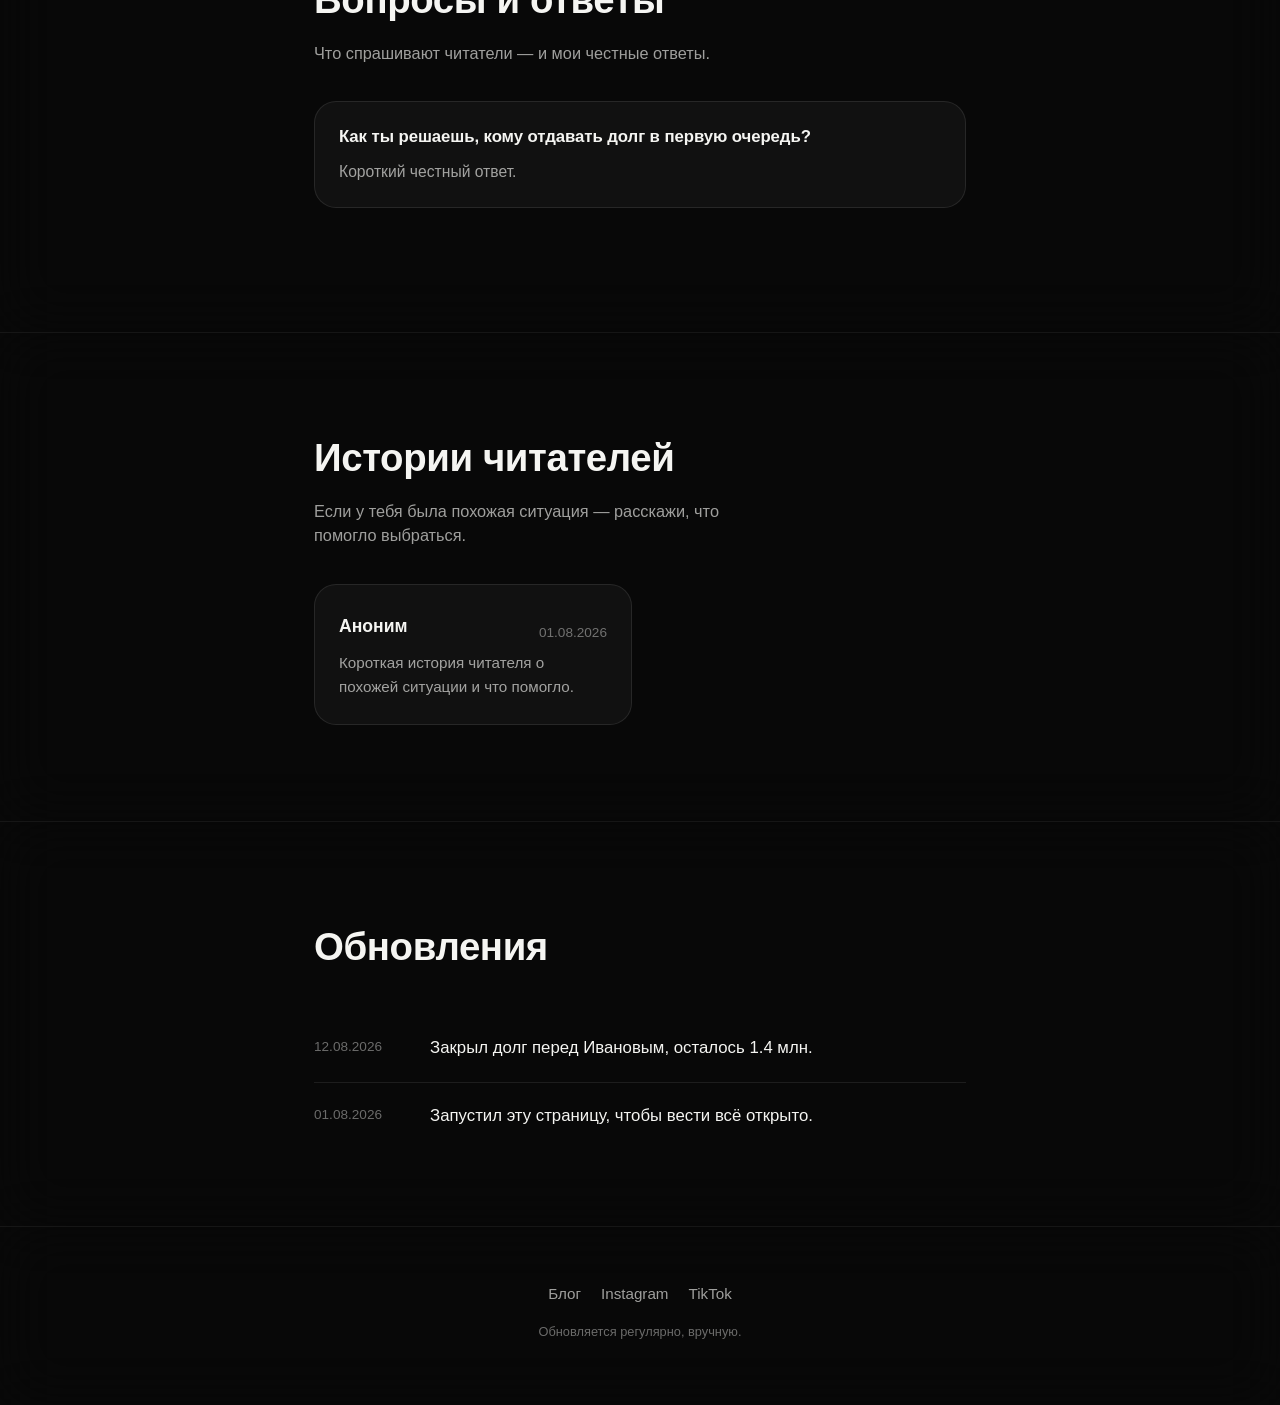
==== commit 8a773890: "Усилить контраст текста и объединить награды в «Достижения» Фон-фото теперь заметно темнее в зонах с" ====
--- a/index.html
+++ b/index.html
@@ -17,7 +17,7 @@
   <nav class="sitenav" id="sitenav">
     <div class="sitenav__inner">
       <a href="#debts">Долги</a>
-      <a href="#rewards">Награды</a>
+      <a href="#achievements">Достижения</a>
       <a href="#goals">Цели</a>
       <a href="#qa">Вопросы</a>
       <a href="#stories">Истории</a>
@@ -76,11 +76,11 @@
     </section>
 
     <!-- ===================== НАГРАДЫ ===================== -->
-    <section class="section section--rewards reveal" id="rewards">
+    <section class="section section--achievements reveal" id="achievements">
       <div class="container">
-        <h2 class="section__title">Награды за путь</h2>
-        <p class="section__lead">Маленькие подарки себе и близким за каждый пройденный отрезок.</p>
-        <ul class="cards" id="rewards-list"></ul>
+        <h2 class="section__title">Достижения</h2>
+        <p class="section__lead">Фото и истории о том, что удалось сделать за это время — не только про деньги.</p>
+        <ul class="cards" id="achievements-list"></ul>
       </div>
     </section>
 
@@ -146,6 +146,7 @@
     document.getElementById("hero-name").textContent = SITE_DATA.hero.name;
     document.getElementById("hero-tagline").textContent = SITE_DATA.hero.tagline;
     document.getElementById("hero-photo").src = SITE_DATA.hero.backgroundImage;
+    document.getElementById("hero-photo").alt = SITE_DATA.hero.name;
     document.getElementById("bg-ambient").style.backgroundImage =
       `url('${SITE_DATA.hero.backgroundImage}')`;
 
@@ -198,21 +199,23 @@
       debtsList.appendChild(li);
     });
 
-    // ---- Награды ----
-    const rewardsList = document.getElementById("rewards-list");
-    SITE_DATA.rewards.forEach((reward) => {
-      const li = document.createElement("li");
-      li.className = "card card--reward";
-      li.innerHTML = `
-        ${reward.photo ? `<img class="card__reward-photo" src="${reward.photo}" alt="">` : ""}
-        <div class="card__row">
-          <span class="card__category">${fmtMoney(reward.amount)} отдано</span>
-        </div>
-        <div class="card__goal-title">${reward.title}</div>
-        <p class="card__goal-desc">${reward.description}</p>
-        <div class="card__due">${fmtDate(reward.date)}</div>
-      `;
-      rewardsList.appendChild(li);
+    // ---- Достижения ----
+    const achievementsList = document.getElementById("achievements-list");
+    SITE_DATA.achievements.forEach((achievement) => {
+      const li = document.createElement("li");
+      li.className = "card card--achievement";
+      li.innerHTML = `
+        ${achievement.photo ? `<img class="card__achievement-photo" src="${achievement.photo}" alt="${achievement.title}">` : ""}
+        ${
+          achievement.amount
+            ? `<div class="card__row"><span class="card__category">${fmtMoney(achievement.amount)} отдано</span></div>`
+            : ""
+        }
+        <div class="card__goal-title">${achievement.title}</div>
+        <p class="card__goal-desc">${achievement.description}</p>
+        <div class="card__due">${fmtDate(achievement.date)}</div>
+      `;
+      achievementsList.appendChild(li);
     });
 
     // ---- Цели ----
--- a/style.css
+++ b/style.css
@@ -3,8 +3,8 @@
    ========================================================== */
 :root {
   --bg: #0a0a0a;
-  --panel: rgba(10, 10, 10, 0.58);
-  --panel-blur: 26px;
+  --panel: rgba(8, 8, 8, 0.8);
+  --panel-blur: 30px;
   --card-bg: rgba(255, 255, 255, 0.045);
   --card-border: rgba(255, 255, 255, 0.09);
   --card-border-strong: rgba(255, 255, 255, 0.16);
@@ -58,7 +58,7 @@
   background-size: cover;
   background-position: center;
   transform: scale(1.3);
-  filter: blur(50px) saturate(1.25) brightness(0.7);
+  filter: blur(56px) saturate(1.15) brightness(0.55);
 }
 
 .bg-scrim {
@@ -67,9 +67,9 @@
   z-index: -1;
   background: linear-gradient(
     180deg,
-    rgba(0, 0, 0, 0.15) 0%,
-    rgba(5, 5, 5, 0.4) 45%,
-    rgba(3, 3, 3, 0.6) 100%
+    rgba(0, 0, 0, 0.25) 0%,
+    rgba(4, 4, 4, 0.55) 45%,
+    rgba(2, 2, 2, 0.75) 100%
   );
 }
 
@@ -469,7 +469,7 @@
   line-height: 1.6;
 }
 
-.card__reward-photo {
+.card__achievement-photo {
   display: block;
   width: 100%;
   aspect-ratio: 4 / 3;
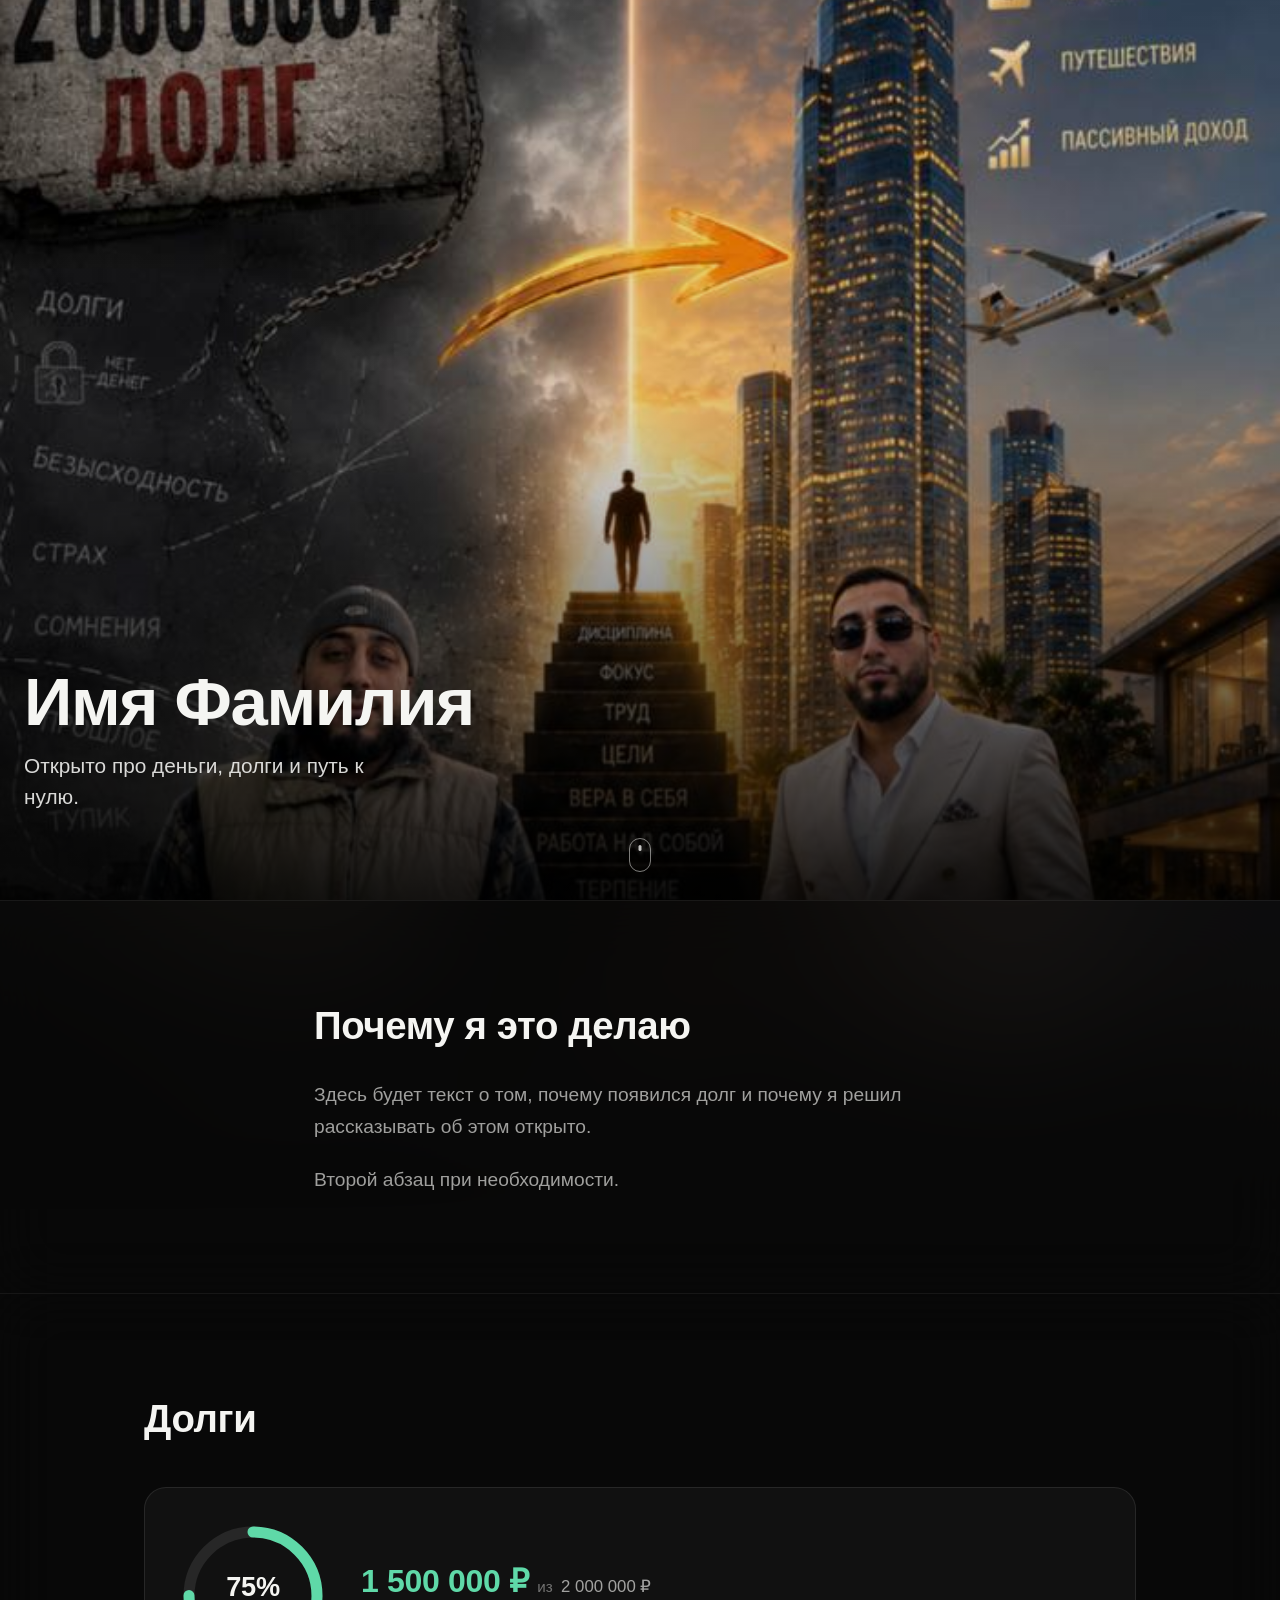
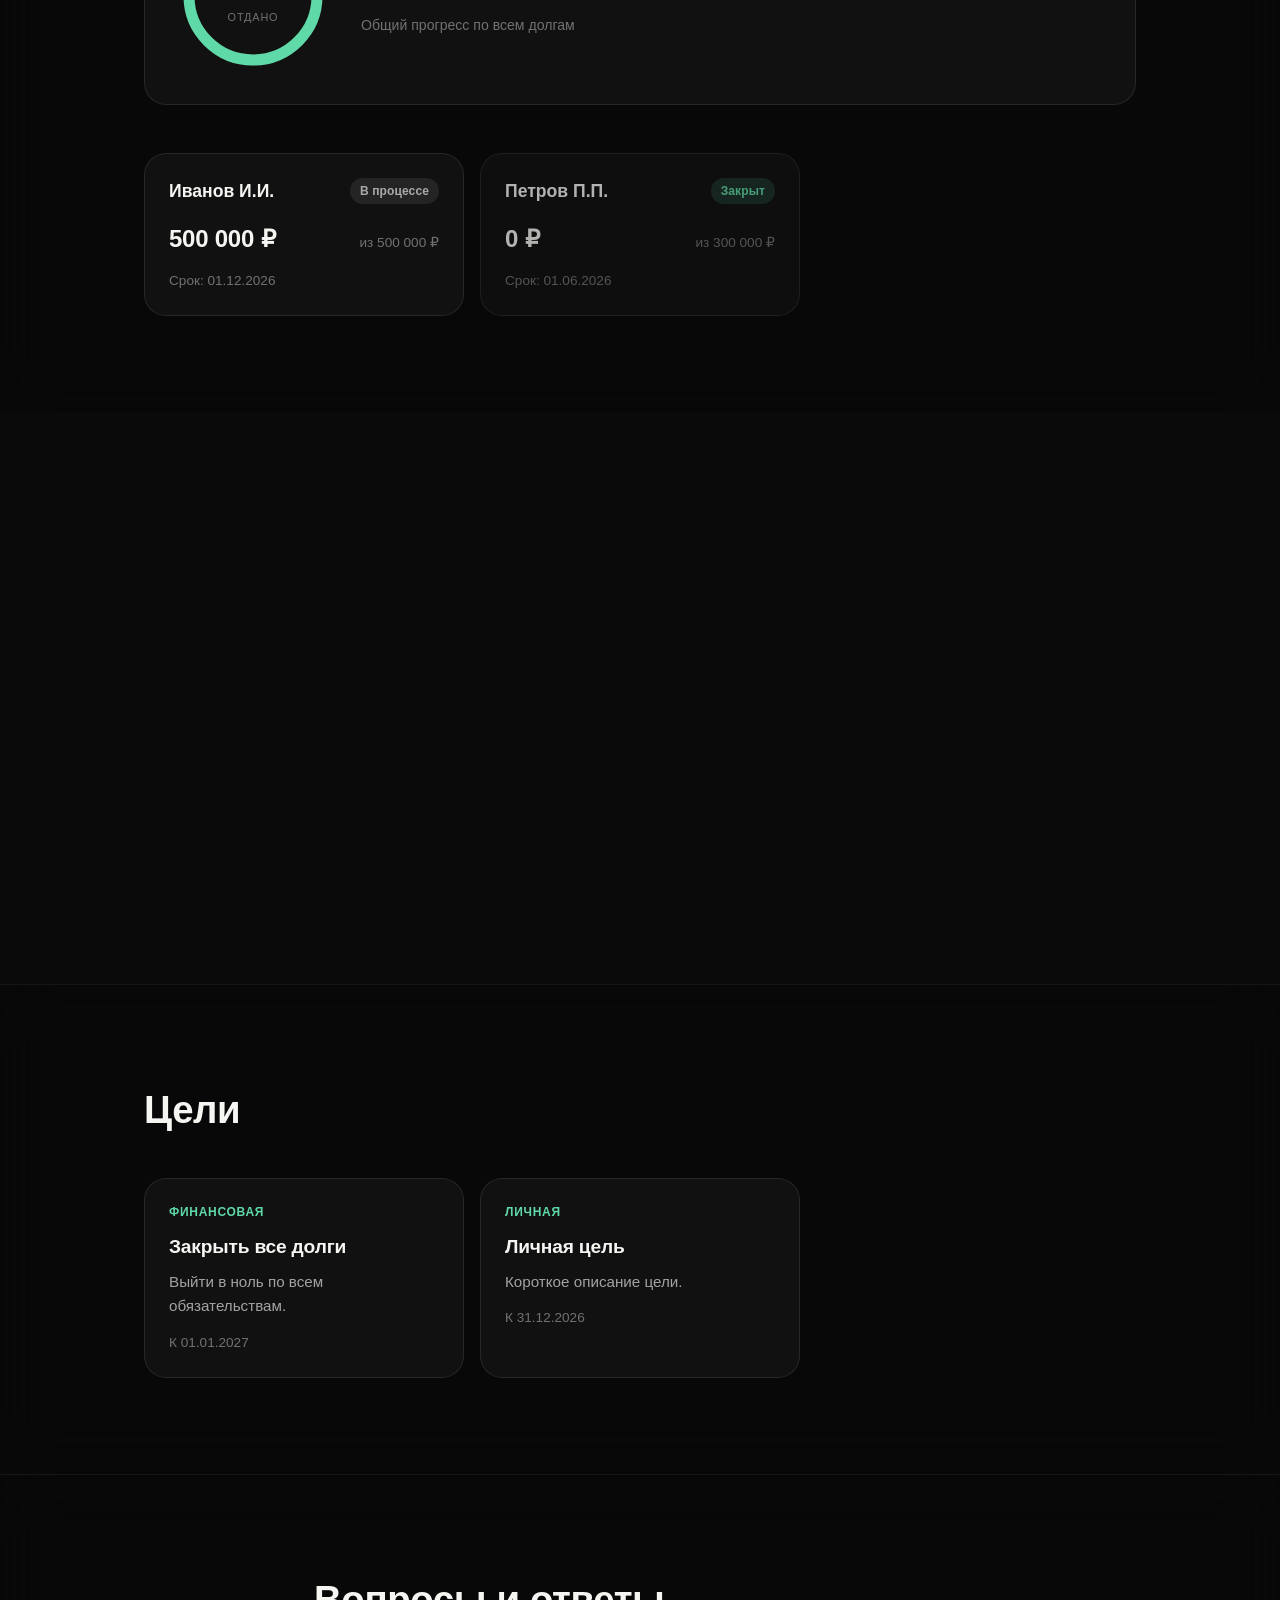
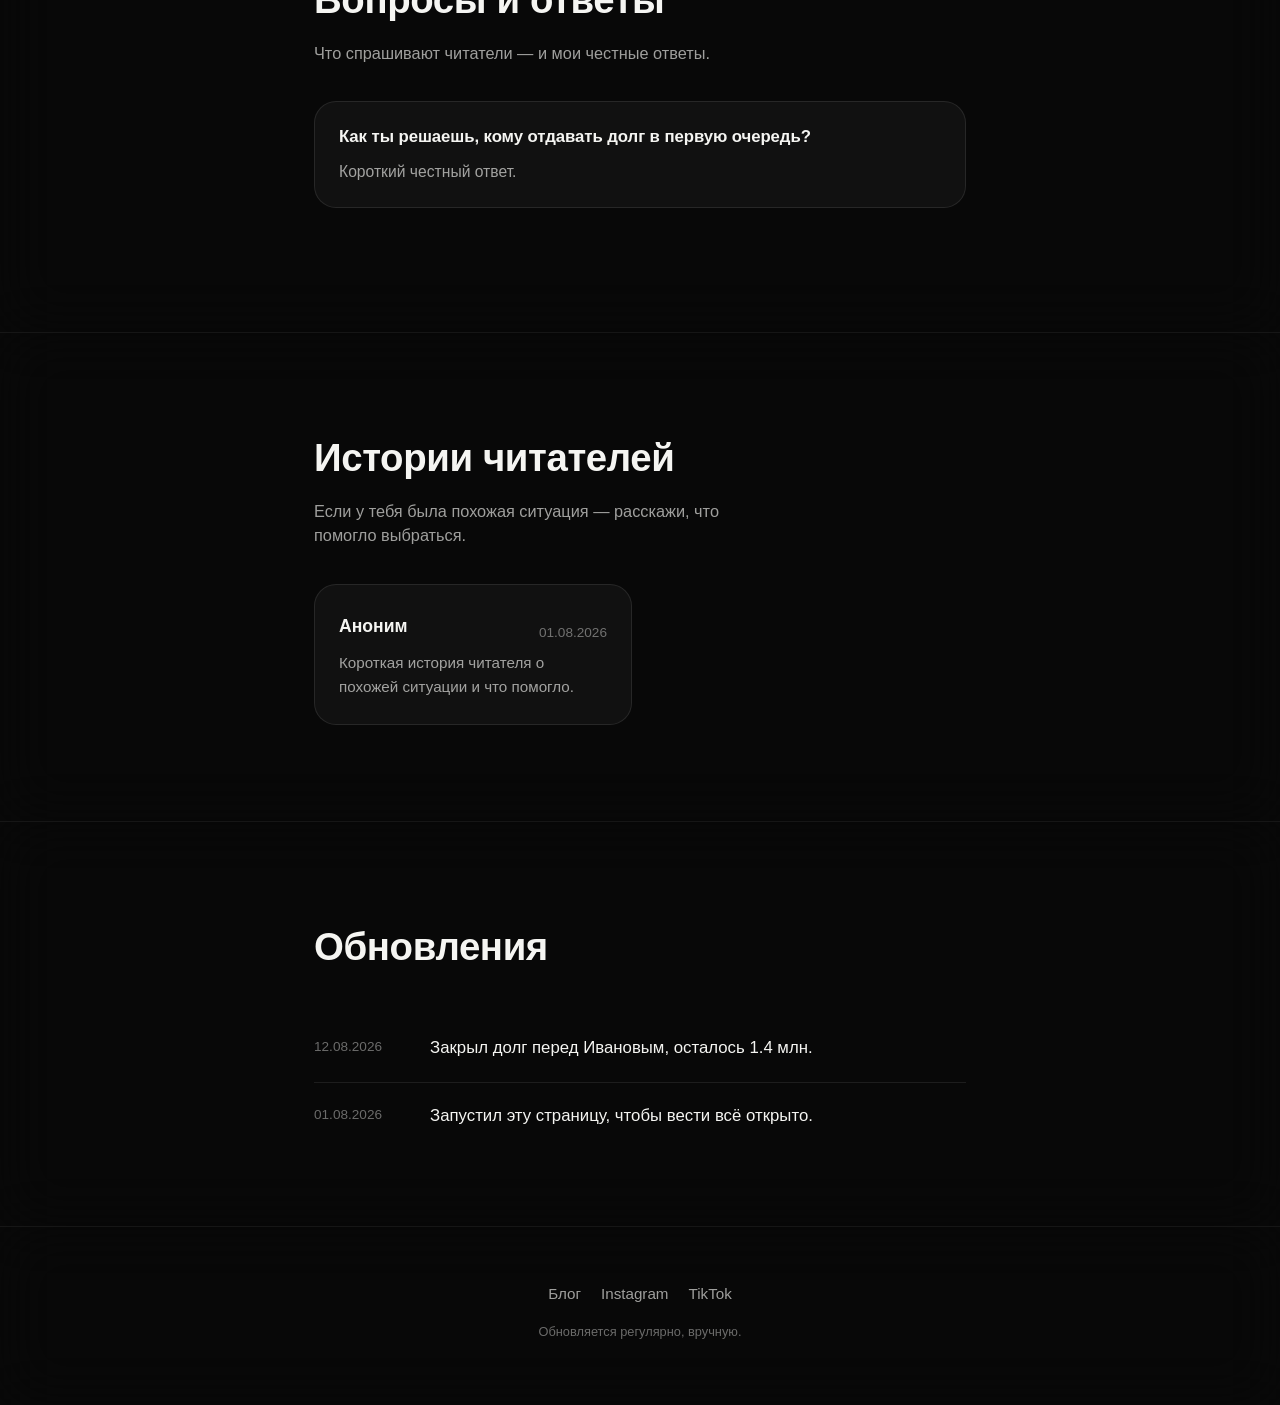
==== commit f8ad80c2: "Сделать hero-фото на весь экран Фото теперь заполняет весь экран hero-секции от края до края (object" ====
--- a/index.html
+++ b/index.html
@@ -30,6 +30,7 @@
     <div class="hero__photo-wrap">
       <img class="hero__photo" id="hero-photo" alt="">
     </div>
+    <div class="hero__scrim"></div>
     <div class="hero__content">
       <h1 class="hero__name" id="hero-name"></h1>
       <p class="hero__tagline" id="hero-tagline"></p>
--- a/style.css
+++ b/style.css
@@ -140,29 +140,39 @@
   min-height: 100svh;
   display: flex;
   flex-direction: column;
+  justify-content: flex-end;
+  overflow: hidden;
 }
 
 .hero__photo-wrap {
-  flex: 1 1 auto;
-  min-height: 0;
-  display: flex;
-  align-items: center;
-  justify-content: center;
-  padding: 56px 20px 8px;
+  position: absolute;
+  inset: 0;
+  z-index: 0;
 }
 
 .hero__photo {
-  max-width: 100%;
-  max-height: 60svh;
-  width: auto;
-  height: auto;
-  object-fit: contain;
-  border-radius: 20px;
-  box-shadow: 0 40px 100px rgba(0, 0, 0, 0.6);
+  display: block;
+  width: 100%;
+  height: 100%;
+  object-fit: cover;
+  object-position: center 22%;
+}
+
+.hero__scrim {
+  position: absolute;
+  inset: 0;
+  z-index: 1;
+  background: linear-gradient(
+    180deg,
+    rgba(0, 0, 0, 0.05) 0%,
+    rgba(0, 0, 0, 0.1) 45%,
+    rgba(0, 0, 0, 0.88) 100%
+  );
 }
 
 .hero__content {
   position: relative;
+  z-index: 2;
   flex: none;
   padding: 0 24px 88px;
   text-align: left;
@@ -186,6 +196,7 @@
 
 .hero__scroll-hint {
   position: absolute;
+  z-index: 2;
   left: 50%;
   bottom: 28px;
   width: 22px;
@@ -641,14 +652,6 @@
     padding: 64px 0;
   }
 
-  .hero__photo-wrap {
-    padding: 40px 16px 4px;
-  }
-
-  .hero__photo {
-    max-height: 52svh;
-  }
-
   .hero__content {
     padding-bottom: 64px;
   }
